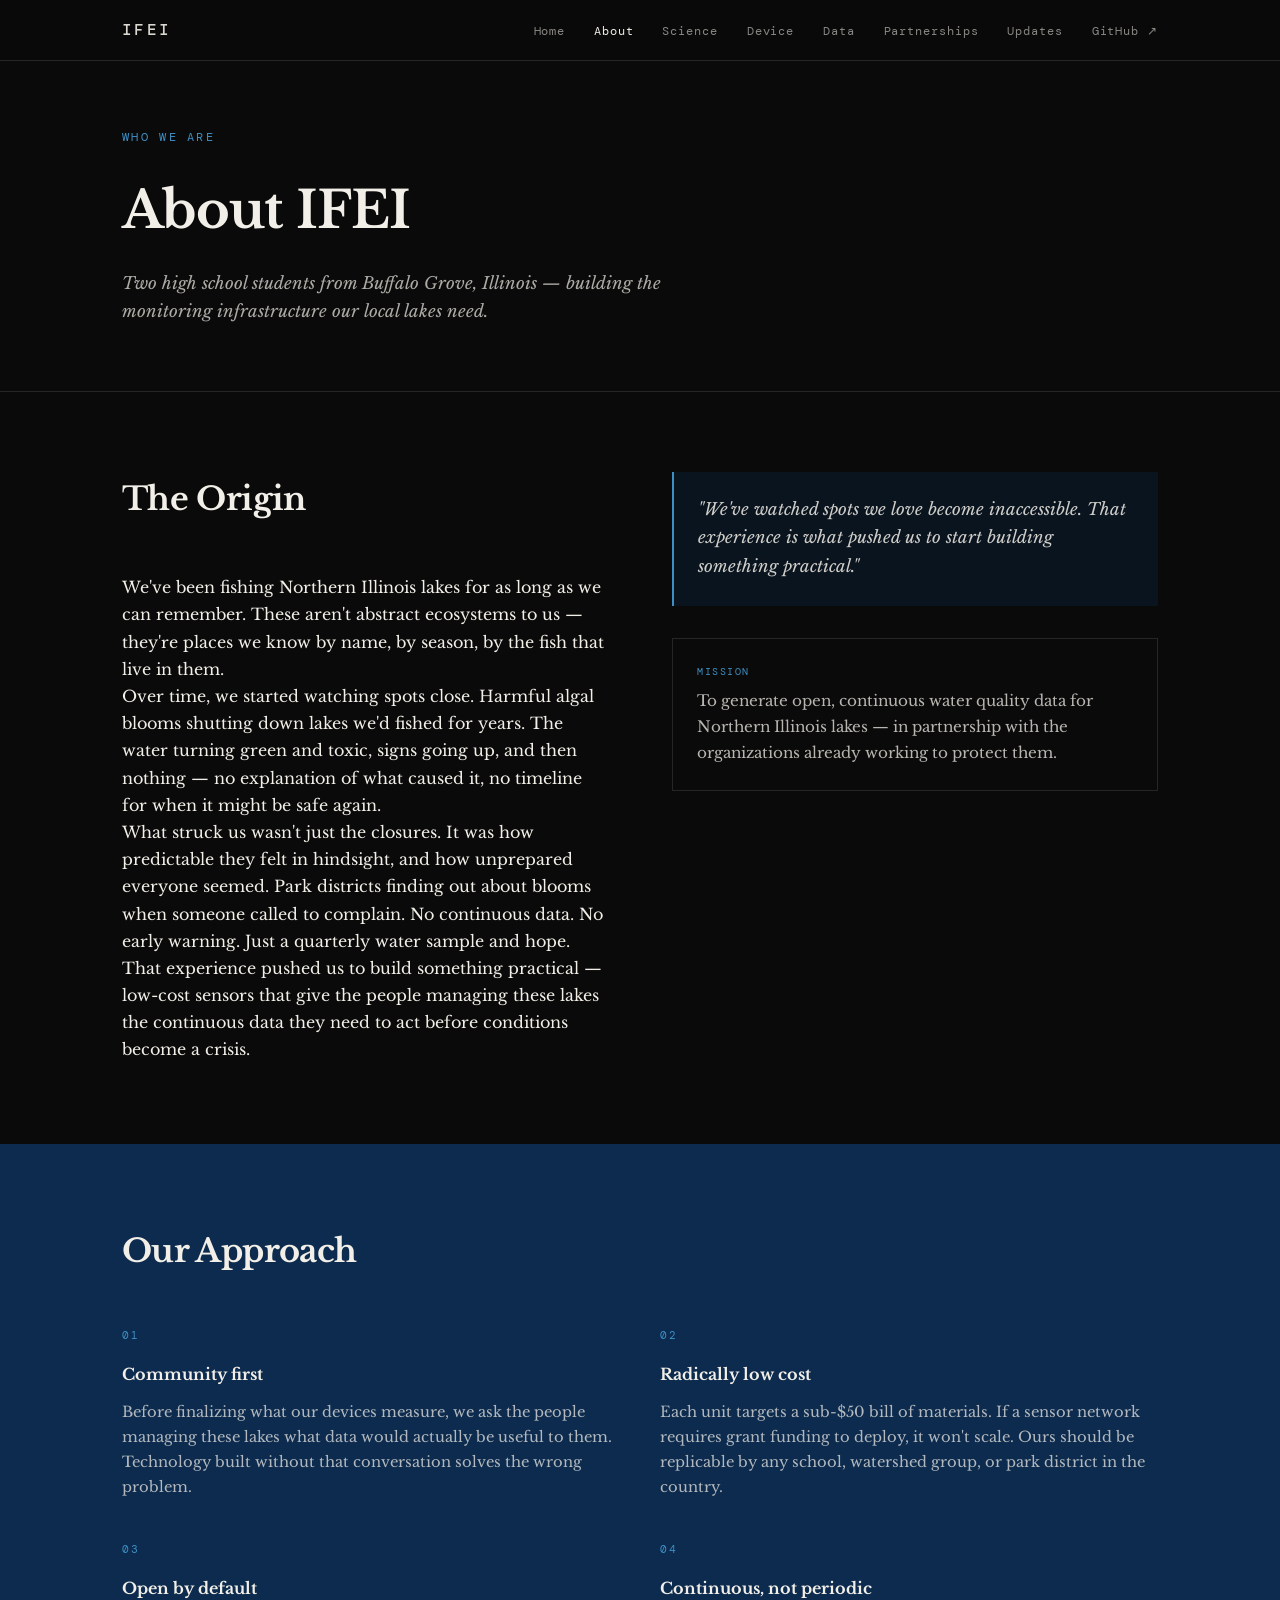
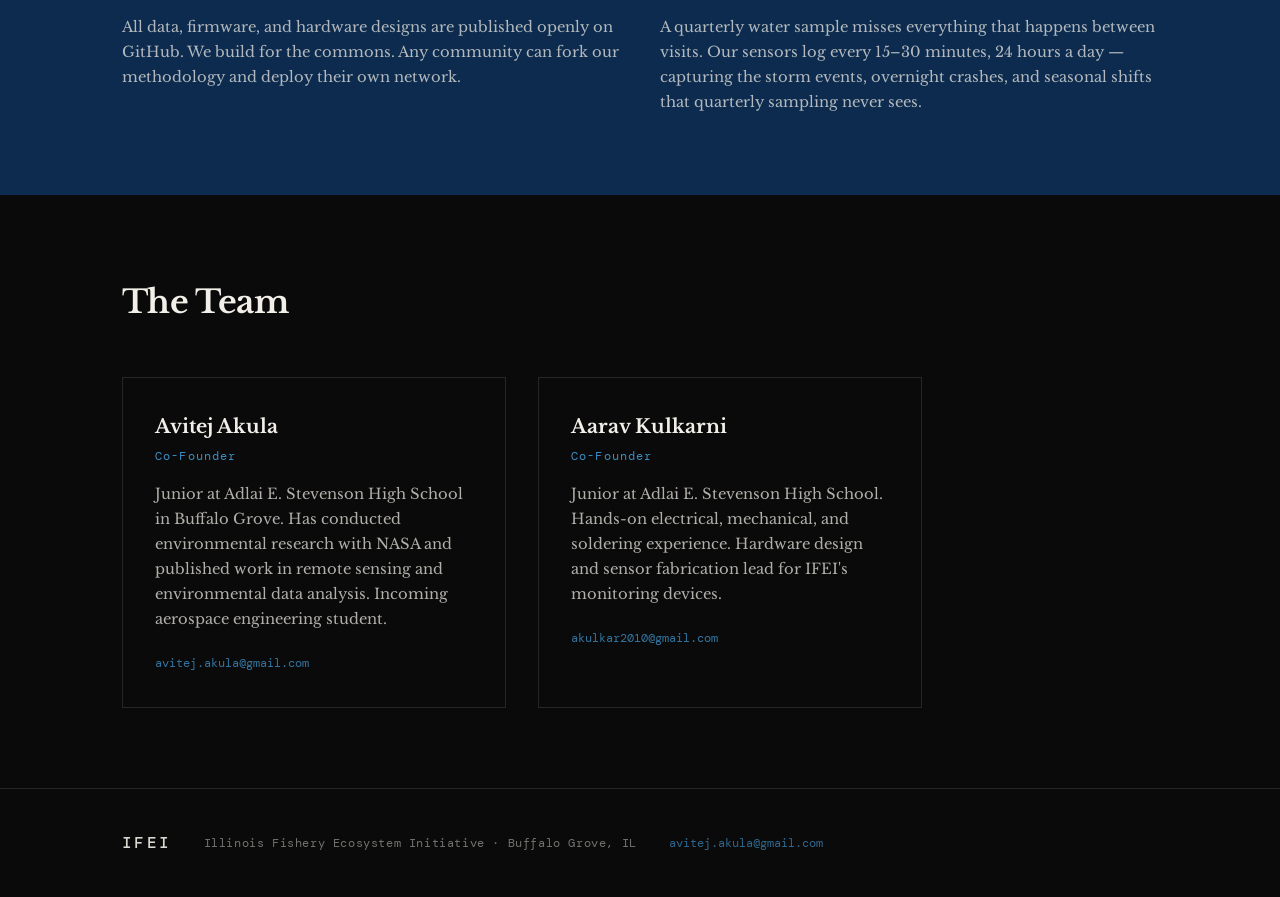
==== about.html @ 7e75d5f9 "Initial Big Changes First initial changes after repo creation -links go to right place -several diff" ====
<!DOCTYPE html>
<html lang="en">
<head>
  <meta charset="UTF-8">
  <meta name="viewport" content="width=device-width, initial-scale=1.0">
  <title>About — IFEI</title>
  <link rel="stylesheet" href="style.css">
  <link rel="preconnect" href="https://fonts.googleapis.com">
  <link href="https://fonts.googleapis.com/css2?family=Libre+Baskerville:ital,wght@0,400;0,700;1,400&family=DM+Mono:wght@300;400;500&display=swap" rel="stylesheet">
</head>
<body>
  <nav>
    <div class="nav-inner">
      <a href="index.html" class="logo">IFEI</a>
      <ul>
        <li><a href="index.html">Home</a></li>
        <li><a href="about.html" class="active">About</a></li>
        <li><a href="science.html">Science</a></li>
        <li><a href="device.html">Device</a></li>
        <li><a href="data.html">Data</a></li>
        <li><a href="partnerships.html">Partnerships</a></li>
        <li><a href="updates.html">Updates</a></li>
        <li><a href="https://github.com/Illinois-Fishery-Ecosystem-Initiative/ifei-data" target="_blank">GitHub ↗</a></li>
      </ul>
    </div>
  </nav>

  <div class="page-header">
    <div class="container">
      <span class="eyebrow">Who We Are</span>
      <h1>About IFEI</h1>
      <p>Two high school students from Buffalo Grove, Illinois — building the monitoring infrastructure our local lakes need.</p>
    </div>
  </div>

  <section class="about-story">
    <div class="container">
      <div class="two-col">
        <div>
          <h2>The Origin</h2>
          <p>We've been fishing Northern Illinois lakes for as long as we can remember. These aren't abstract ecosystems to us — they're places we know by name, by season, by the fish that live in them.</p>
          <p>Over time, we started watching spots close. Harmful algal blooms shutting down lakes we'd fished for years. The water turning green and toxic, signs going up, and then nothing — no explanation of what caused it, no timeline for when it might be safe again.</p>
          <p>What struck us wasn't just the closures. It was how predictable they felt in hindsight, and how unprepared everyone seemed. Park districts finding out about blooms when someone called to complain. No continuous data. No early warning. Just a quarterly water sample and hope.</p>
          <p>That experience pushed us to build something practical — low-cost sensors that give the people managing these lakes the continuous data they need to act before conditions become a crisis.</p>
        </div>
        <div class="about-aside">
          <div class="quote-block">
            <p>"We've watched spots we love become inaccessible. That experience is what pushed us to start building something practical."</p>
          </div>
          <div class="mission-statement">
            <span class="mono-label">Mission</span>
            <p>To generate open, continuous water quality data for Northern Illinois lakes — in partnership with the organizations already working to protect them.</p>
          </div>
        </div>
      </div>
    </div>
  </section>

  <section class="about-approach" style="background: var(--blue);">
    <div class="container">
      <h2>Our Approach</h2>
      <div class="approach-grid">
        <div class="approach-item">
          <span class="num">01</span>
          <h4>Community first</h4>
          <p>Before finalizing what our devices measure, we ask the people managing these lakes what data would actually be useful to them. Technology built without that conversation solves the wrong problem.</p>
        </div>
        <div class="approach-item">
          <span class="num">02</span>
          <h4>Radically low cost</h4>
          <p>Each unit targets a sub-$50 bill of materials. If a sensor network requires grant funding to deploy, it won't scale. Ours should be replicable by any school, watershed group, or park district in the country.</p>
        </div>
        <div class="approach-item">
          <span class="num">03</span>
          <h4>Open by default</h4>
          <p>All data, firmware, and hardware designs are published openly on GitHub. We build for the commons. Any community can fork our methodology and deploy their own network.</p>
        </div>
        <div class="approach-item">
          <span class="num">04</span>
          <h4>Continuous, not periodic</h4>
          <p>A quarterly water sample misses everything that happens between visits. Our sensors log every 15–30 minutes, 24 hours a day — capturing the storm events, overnight crashes, and seasonal shifts that quarterly sampling never sees.</p>
        </div>
      </div>
    </div>
  </section>

  <section class="team-full">
    <div class="container">
      <h2>The Team</h2>
      <div class="team-grid-full">
        <div class="team-card-full">
          <div class="team-card-header">
            <h3>Avitej Akula</h3>
            <span class="role">Co-Founder</span>
          </div>
          <p>Junior at Adlai E. Stevenson High School in Buffalo Grove. Has conducted environmental research with NASA and published work in remote sensing and environmental data analysis. Incoming aerospace engineering student.</p>
          <div class="team-links">
            <a href="mailto:avitej.akula@gmail.com">avitej.akula@gmail.com</a>
          </div>
        </div>
        <div class="team-card-full">
          <div class="team-card-header">
            <h3>Aarav Kulkarni</h3>
            <span class="role">Co-Founder</span>
          </div>
          <p>Junior at Adlai E. Stevenson High School. Hands-on electrical, mechanical, and soldering experience. Hardware design and sensor fabrication lead for IFEI's monitoring devices.</p>
          <div class="team-links">
            <a href="mailto:akulkar2010@gmail.com">akulkar2010@gmail.com</a>
          </div>
        </div>
      </div>
    </div>
  </section>

  <footer>
    <div class="container">
      <div class="footer-inner">
        <span class="logo">IFEI</span>
        <p>Illinois Fishery Ecosystem Initiative · Buffalo Grove, IL</p>
        <a href="mailto:avitej.akula@gmail.com">avitej.akula@gmail.com</a>
      </div>
    </div>
  </footer>
  <script src="main.js"></script>
</body>
</html>
---- style.css ----
*, *::before, *::after { box-sizing: border-box; margin: 0; padding: 0; }

:root {
  --black: #0a0a0a;
  --off-white: #f2efe8;
  --blue: #0d2b4e;
  --blue-mid: #1a4a7a;
  --blue-light: #2d6aad;
  --accent: #3d8fc4;
  --muted: #6b7280;
  --border: rgba(242,239,232,0.12);
  --serif: 'Libre Baskerville', Georgia, serif;
  --mono: 'DM Mono', monospace;
}

html { scroll-behavior: smooth; }

body {
  background: var(--black);
  color: var(--off-white);
  font-family: var(--serif);
  font-size: 16px;
  line-height: 1.7;
  overflow-x: hidden;
}

/* NAV */
nav {
  position: fixed;
  top: 0; left: 0; right: 0;
  z-index: 100;
  border-bottom: 1px solid var(--border);
  background: rgba(10,10,10,0.92);
  backdrop-filter: blur(12px);
}

.nav-inner {
  max-width: 1100px;
  margin: 0 auto;
  padding: 0 2rem;
  height: 60px;
  display: flex;
  align-items: center;
  justify-content: space-between;
}

.logo {
  font-family: var(--mono);
  font-weight: 500;
  font-size: 1rem;
  letter-spacing: 0.15em;
  color: var(--off-white);
  text-decoration: none;
  opacity: 0.9;
}

nav ul {
  list-style: none;
  display: flex;
  gap: 2.5rem;
}

nav ul a {
  font-family: var(--mono);
  font-size: 0.78rem;
  letter-spacing: 0.08em;
  color: var(--off-white);
  text-decoration: none;
  opacity: 0.55;
  transition: opacity 0.2s;
}

nav ul a:hover, nav ul a.active { opacity: 1; }

/* HERO */
.hero {
  min-height: 100vh;
  padding-top: 60px;
  display: grid;
  grid-template-columns: 1fr 1fr;
  max-width: 1100px;
  margin: 0 auto;
  padding-left: 2rem;
  padding-right: 2rem;
  align-items: center;
  gap: 4rem;
}

.eyebrow {
  font-family: var(--mono);
  font-size: 0.72rem;
  letter-spacing: 0.2em;
  color: var(--accent);
  text-transform: uppercase;
  display: block;
  margin-bottom: 1.2rem;
}

.hero h1 {
  font-size: clamp(2.8rem, 5vw, 4.2rem);
  font-weight: 700;
  line-height: 1.08;
  letter-spacing: -0.02em;
  margin-bottom: 1.5rem;
}

.hero-sub {
  font-size: 1.05rem;
  line-height: 1.75;
  opacity: 0.7;
  max-width: 420px;
  margin-bottom: 2.5rem;
  font-style: italic;
}

.btn {
  display: inline-block;
  font-family: var(--mono);
  font-size: 0.82rem;
  letter-spacing: 0.06em;
  color: var(--off-white);
  background: var(--blue-mid);
  padding: 0.75rem 1.6rem;
  text-decoration: none;
  border: 1px solid var(--blue-light);
  transition: background 0.2s, border-color 0.2s;
}

.btn:hover {
  background: var(--blue-light);
  border-color: var(--accent);
}

/* SENSOR DIAGRAM */
.hero-visual {
  display: flex;
  align-items: center;
  justify-content: center;
}

.sensor-diagram {
  position: relative;
  width: 200px;
}

.spike-label, .probe-label {
  font-family: var(--mono);
  font-size: 0.65rem;
  letter-spacing: 0.08em;
  color: var(--accent);
  opacity: 0.8;
}

.spike-label { margin-bottom: 0.5rem; }

.spike-unit {
  display: flex;
  flex-direction: column;
  align-items: center;
  width: 80px;
  margin: 0 auto;
}

.solar {
  width: 72px;
  height: 22px;
  background: repeating-linear-gradient(90deg, #1a3a6a 0px, #1a3a6a 8px, #0d2b4e 8px, #0d2b4e 9px);
  border: 1px solid var(--blue-light);
  border-radius: 2px;
}

.enclosure {
  width: 64px;
  background: var(--blue);
  border: 1px solid var(--blue-light);
  border-radius: 4px;
  margin-top: 4px;
  padding: 8px 6px;
  display: flex;
  flex-direction: column;
  gap: 4px;
}

.enclosure span {
  font-family: var(--mono);
  font-size: 0.58rem;
  color: var(--accent);
  background: rgba(61,143,196,0.15);
  border: 1px solid rgba(61,143,196,0.3);
  border-radius: 2px;
  padding: 2px 4px;
  text-align: center;
}

.wire {
  width: 2px;
  height: 20px;
  background: var(--border);
  border-left: 1px dashed rgba(242,239,232,0.2);
}

.water-surface {
  height: 2px;
  background: linear-gradient(90deg, transparent, var(--accent), transparent);
  margin: 0 -20px;
  opacity: 0.5;
  position: relative;
}

.water-surface::after {
  content: 'water surface';
  font-family: var(--mono);
  font-size: 0.55rem;
  color: var(--accent);
  opacity: 0.6;
  position: absolute;
  right: -80px;
  top: -6px;
  white-space: nowrap;
}

.probe-wrap {
  display: flex;
  flex-direction: column;
  align-items: center;
  padding-top: 8px;
}

.tether {
  width: 1px;
  height: 40px;
  background: rgba(242,239,232,0.2);
  border-left: 1px dashed rgba(242,239,232,0.2);
}

.sphere {
  width: 50px;
  height: 50px;
  border-radius: 50%;
  border: 1px solid var(--blue-light);
  background: rgba(13,43,78,0.6);
  display: flex;
  flex-direction: column;
  align-items: center;
  justify-content: center;
  gap: 6px;
}

.electrode {
  width: 28px;
  height: 2px;
  background: var(--accent);
  opacity: 0.7;
  border-radius: 1px;
}

.probe-label { margin-top: 0.6rem; font-size: 0.6rem; text-align: center; }

/* SECTIONS */
.container {
  max-width: 1100px;
  margin: 0 auto;
  padding: 0 2rem;
}

section { padding: 6rem 0; }

section h2 {
  font-size: 2rem;
  font-weight: 700;
  letter-spacing: -0.02em;
  margin-bottom: 3rem;
}

/* MISSION */
.mission { background: var(--blue); }

.mission-grid {
  display: grid;
  grid-template-columns: repeat(3, 1fr);
  gap: 3rem;
}

.mission-block { position: relative; }

.num {
  font-family: var(--mono);
  font-size: 0.7rem;
  letter-spacing: 0.15em;
  color: var(--accent);
  display: block;
  margin-bottom: 1rem;
}

.mission-block h3 {
  font-size: 1.15rem;
  margin-bottom: 0.75rem;
}

.mission-block p { opacity: 0.75; font-size: 0.95rem; }

/* METRICS */
.metrics-grid {
  display: grid;
  grid-template-columns: repeat(3, 1fr);
  gap: 2rem;
}

.metric-card {
  border: 1px solid var(--border);
  padding: 2rem;
  transition: border-color 0.2s;
}

.metric-card:hover { border-color: var(--blue-light); }

.metric-icon {
  font-size: 1.4rem;
  margin-bottom: 1rem;
  color: var(--accent);
}

.metric-card h4 {
  font-size: 1rem;
  margin-bottom: 0.75rem;
}

.metric-card p { font-size: 0.9rem; opacity: 0.7; }

/* TEAM */
.team { background: var(--blue); }

.team-grid {
  display: grid;
  grid-template-columns: repeat(2, 1fr);
  gap: 2rem;
  max-width: 700px;
}

.team-card {
  border: 1px solid var(--border);
  padding: 2rem;
}

.team-card h4 { font-size: 1.1rem; margin-bottom: 0.25rem; }

.role {
  font-family: var(--mono);
  font-size: 0.72rem;
  letter-spacing: 0.1em;
  color: var(--accent);
  display: block;
  margin-bottom: 0.75rem;
}

.team-card p { font-size: 0.9rem; opacity: 0.7; }

/* PAGE HEADER */
.page-header {
  padding: 8rem 0 4rem;
  border-bottom: 1px solid var(--border);
}

.page-header h1 {
  font-size: clamp(2.4rem, 4vw, 3.5rem);
  font-weight: 700;
  letter-spacing: -0.02em;
  margin-bottom: 1rem;
}

.page-header p {
  font-size: 1.05rem;
  opacity: 0.7;
  max-width: 560px;
  font-style: italic;
}

/* PARTNERS */
.partners { padding: 4rem 0 6rem; }

.partner-group { margin-bottom: 4rem; }

.group-label {
  font-family: var(--mono);
  font-size: 0.72rem;
  letter-spacing: 0.2em;
  color: var(--accent);
  text-transform: uppercase;
  border-bottom: 1px solid var(--border);
  padding-bottom: 1rem;
  margin-bottom: 2rem;
}

.partner-card {
  border: 1px solid var(--border);
  padding: 2rem;
  margin-bottom: 1.5rem;
  transition: border-color 0.2s;
}

.partner-card:hover { border-color: var(--blue-light); }

.partner-card.active { border-left: 3px solid var(--accent); }
.partner-card.pending { border-left: 3px solid var(--blue-mid); }

.partner-header {
  display: flex;
  align-items: flex-start;
  justify-content: space-between;
  margin-bottom: 1rem;
  gap: 1rem;
}

.partner-header h4 {
  font-size: 1.05rem;
  margin-bottom: 0.4rem;
}

.tag {
  font-family: var(--mono);
  font-size: 0.65rem;
  letter-spacing: 0.1em;
  color: var(--accent);
  opacity: 0.8;
  display: block;
}

.status-dot {
  width: 8px;
  height: 8px;
  border-radius: 50%;
  flex-shrink: 0;
  margin-top: 6px;
}

.active-dot { background: var(--accent); }
.pending-dot { background: var(--blue-mid); border: 1px solid var(--blue-light); }

.partner-card p { font-size: 0.92rem; opacity: 0.72; margin-bottom: 0.5rem; }

.contact {
  font-family: var(--mono);
  font-size: 0.72rem !important;
  letter-spacing: 0.04em;
  opacity: 0.55 !important;
}

.contact a {
  color: var(--accent);
  text-decoration: none;
}

.contact a:hover { text-decoration: underline; }

/* CTA */
.partner-cta {
  background: var(--blue);
  text-align: center;
  padding: 5rem 0;
}

.partner-cta h2 { margin-bottom: 1rem; }
.partner-cta p {
  opacity: 0.7;
  max-width: 520px;
  margin: 0 auto 2rem;
  font-style: italic;
}

/* FOOTER */
footer {
  border-top: 1px solid var(--border);
  padding: 2.5rem 0;
}

.footer-inner {
  display: flex;
  align-items: center;
  gap: 2rem;
  flex-wrap: wrap;
}

.footer-inner p {
  font-family: var(--mono);
  font-size: 0.75rem;
  opacity: 0.45;
  letter-spacing: 0.05em;
}

.footer-inner a {
  font-family: var(--mono);
  font-size: 0.75rem;
  color: var(--accent);
  text-decoration: none;
  opacity: 0.7;
}

.footer-inner a:hover { opacity: 1; }

/* ANIMATIONS */
.fade-in {
  opacity: 0;
  transform: translateY(18px);
  transition: opacity 0.6s ease, transform 0.6s ease;
}

.fade-in.visible {
  opacity: 1;
  transform: translateY(0);
}

/* RESPONSIVE */
@media (max-width: 768px) {
  .hero {
    grid-template-columns: 1fr;
    padding-top: 100px;
    min-height: auto;
    padding-bottom: 4rem;
    gap: 3rem;
  }

  .hero-visual { display: none; }
  .mission-grid, .metrics-grid { grid-template-columns: 1fr; gap: 2rem; }
  .team-grid { grid-template-columns: 1fr; }
  .partner-header { flex-direction: column; }
}

/* NAV FULL UPDATE */
nav ul { gap: 1.8rem; }
nav ul a { font-size: 0.72rem; }

/* ABOUT PAGE */
.two-col {
  display: grid;
  grid-template-columns: 1fr 1fr;
  gap: 4rem;
  align-items: start;
}

.about-story { padding: 5rem 0; }

.quote-block {
  border-left: 2px solid var(--accent);
  padding: 1.5rem;
  margin-bottom: 2rem;
  background: rgba(13,43,78,0.3);
}

.quote-block p {
  font-style: italic;
  font-size: 1.05rem;
  opacity: 0.85;
  line-height: 1.7;
}

.mission-statement {
  border: 1px solid var(--border);
  padding: 1.5rem;
}

.mission-statement p { font-size: 0.95rem; opacity: 0.75; margin-top: 0.5rem; }

.about-approach { padding: 5rem 0; }

.approach-grid {
  display: grid;
  grid-template-columns: 1fr 1fr;
  gap: 2.5rem;
}

.approach-item { }
.approach-item h4 { font-size: 1rem; margin: 0.5rem 0 0.75rem; }
.approach-item p { font-size: 0.92rem; opacity: 0.72; }

.team-full { padding: 5rem 0; }

.team-grid-full {
  display: grid;
  grid-template-columns: 1fr 1fr;
  gap: 2rem;
  max-width: 800px;
}

.team-card-full {
  border: 1px solid var(--border);
  padding: 2rem;
}

.team-card-header { margin-bottom: 1rem; }
.team-card-header h3 { font-size: 1.2rem; margin-bottom: 0.25rem; }
.team-card-full p { font-size: 0.92rem; opacity: 0.72; }

.team-links { margin-top: 1rem; }
.team-links a {
  font-family: var(--mono);
  font-size: 0.72rem;
  color: var(--accent);
  text-decoration: none;
  opacity: 0.8;
}

/* SCIENCE PAGE */
.science-note { padding: 3rem 0 0; }

.notice-block {
  border: 1px solid var(--border);
  border-left: 3px solid var(--accent);
  padding: 1.5rem;
  background: rgba(13,43,78,0.2);
}

.notice-block.large { padding: 2.5rem; }
.notice-block p { font-size: 0.95rem; opacity: 0.75; margin-top: 0.5rem; }

.mono-label {
  font-family: var(--mono);
  font-size: 0.65rem;
  letter-spacing: 0.15em;
  color: var(--accent);
  text-transform: uppercase;
  display: block;
  margin-bottom: 0.5rem;
}

.science-metrics { padding: 4rem 0; }

.science-block {
  border-bottom: 1px solid var(--border);
  padding: 3.5rem 0;
}

.science-block:last-child { border-bottom: none; }

.science-header {
  display: flex;
  align-items: center;
  gap: 1.5rem;
  margin-bottom: 2rem;
  flex-wrap: wrap;
}

.science-header h2 { font-size: 1.8rem; margin: 0; }

.pending-tag {
  font-family: var(--mono);
  font-size: 0.65rem;
  letter-spacing: 0.1em;
  color: var(--off-white);
  opacity: 0.4;
  border: 1px solid var(--border);
  padding: 0.25rem 0.6rem;
}

.science-body {
  display: grid;
  grid-template-columns: 1fr 280px;
  gap: 3rem;
  align-items: start;
}

.science-text h4 {
  font-size: 0.95rem;
  margin: 1.5rem 0 0.75rem;
  font-family: var(--mono);
  letter-spacing: 0.05em;
  color: var(--accent);
}

.science-text p { font-size: 0.95rem; opacity: 0.75; margin-bottom: 0.75rem; }

.science-text ul {
  padding-left: 1.2rem;
  font-size: 0.92rem;
  opacity: 0.72;
}

.science-text ul li { margin-bottom: 0.5rem; }

.threshold-card {
  border: 1px solid var(--blue-light);
  padding: 1.5rem;
  background: rgba(13,43,78,0.4);
}

.threshold-num {
  font-family: var(--mono);
  font-size: 2rem;
  color: var(--accent);
  margin: 0.75rem 0;
  line-height: 1.2;
}

.threshold-card p { font-size: 0.85rem; opacity: 0.7; }

.skeleton-block { opacity: 0.6; }
.skeleton-text { opacity: 0.5; font-style: italic; }

.continuous-grid {
  display: grid;
  grid-template-columns: 1fr auto 1fr;
  gap: 2rem;
  align-items: center;
}

.continuous-arrow {
  font-size: 2rem;
  color: var(--accent);
  opacity: 0.5;
  text-align: center;
}

.continuous-item p { font-size: 0.92rem; opacity: 0.72; margin-top: 0.5rem; }

/* DEVICE PAGE */
.device-overview { padding: 5rem 0; }

.design-principles { margin-top: 2rem; }

.principle {
  border-top: 1px solid var(--border);
  padding: 1.25rem 0;
}

.principle p { font-size: 0.9rem; opacity: 0.7; margin-top: 0.4rem; }

.device-bom {
  border: 1px solid var(--border);
  padding: 2rem;
  align-self: start;
}

.bom-table {
  width: 100%;
  border-collapse: collapse;
  margin-top: 1rem;
  font-size: 0.88rem;
}

.bom-table tr { border-bottom: 1px solid var(--border); }
.bom-table td { padding: 0.6rem 0; opacity: 0.75; }
.bom-table .price {
  text-align: right;
  font-family: var(--mono);
  font-size: 0.82rem;
  color: var(--accent);
  opacity: 1;
}

.bom-total { border-top: 2px solid var(--blue-light) !important; }
.bom-total td { opacity: 1; font-weight: 700; padding-top: 0.75rem; }

.bom-note {
  font-family: var(--mono);
  font-size: 0.65rem;
  opacity: 0.4;
  margin-top: 1rem;
  letter-spacing: 0.04em;
}

.arch-grid {
  display: grid;
  grid-template-columns: 1fr auto 1fr auto 1fr auto 1fr;
  gap: 1rem;
  align-items: start;
  margin-top: 2rem;
}

.arch-block {
  border: 1px solid var(--border);
  padding: 1.5rem;
}

.arch-num {
  font-family: var(--mono);
  font-size: 0.65rem;
  letter-spacing: 0.15em;
  color: var(--accent);
  display: block;
  margin-bottom: 0.75rem;
}

.arch-block h4 { font-size: 0.95rem; margin-bottom: 0.5rem; }
.arch-block p { font-size: 0.82rem; opacity: 0.68; }

.arch-arrow {
  font-size: 1.2rem;
  color: var(--accent);
  opacity: 0.4;
  align-self: center;
  padding-top: 1rem;
}

.device-probe { padding: 5rem 0; }
.device-probe p { font-size: 0.95rem; opacity: 0.75; margin-bottom: 1rem; }
.device-probe h4 {
  font-family: var(--mono);
  font-size: 0.8rem;
  letter-spacing: 0.08em;
  color: var(--accent);
  margin: 1.5rem 0 0.5rem;
}

.probe-specs { display: flex; flex-direction: column; gap: 0; }

.spec-block {
  border-top: 1px solid var(--border);
  padding: 1rem 0;
}

.spec-block p { font-size: 0.88rem; opacity: 0.7; margin-top: 0.25rem; }

.device-firmware { padding: 5rem 0; }

/* DATA PAGE */
.data-status { padding: 4rem 0; }

.lakes-grid {
  display: grid;
  grid-template-columns: repeat(3, 1fr);
  gap: 1.5rem;
}

.lake-card {
  border: 1px solid var(--border);
  padding: 1.5rem;
}

.skeleton-card { opacity: 0.45; }

.lake-card h4 { font-size: 1rem; margin: 0.5rem 0 0.25rem; }
.lake-card > p { font-size: 0.82rem; opacity: 0.6; margin-bottom: 1.5rem; }

.lake-stats {
  display: grid;
  grid-template-columns: repeat(3, 1fr);
  gap: 0.5rem;
  border-top: 1px solid var(--border);
  padding-top: 1rem;
}

.lake-stat span {
  font-family: var(--mono);
  font-size: 1.2rem;
  color: var(--accent);
  display: block;
}

.lake-stat label {
  font-family: var(--mono);
  font-size: 0.6rem;
  letter-spacing: 0.08em;
  opacity: 0.5;
  display: block;
  margin-top: 0.2rem;
}

.data-access { padding: 5rem 0; }

.access-grid {
  display: grid;
  grid-template-columns: repeat(3, 1fr);
  gap: 2rem;
}

.access-card {
  border: 1px solid var(--border);
  padding: 2rem;
}

.access-card h4 { font-size: 1rem; margin: 0.5rem 0 0.75rem; }
.access-card p { font-size: 0.88rem; opacity: 0.7; margin-bottom: 1rem; }

.link-arrow {
  font-family: var(--mono);
  font-size: 0.75rem;
  color: var(--accent);
  text-decoration: none;
  letter-spacing: 0.05em;
}

.link-arrow.muted { opacity: 0.4; color: var(--off-white); }

/* UPDATES PAGE */
.updates-section { padding: 4rem 0 6rem; }

.timeline { position: relative; }
.timeline::before {
  content: '';
  position: absolute;
  left: 0;
  top: 0;
  bottom: 0;
  width: 1px;
  background: var(--border);
}

.update-entry {
  padding-left: 2.5rem;
  padding-bottom: 3.5rem;
  position: relative;
}

.update-entry::before {
  content: '';
  position: absolute;
  left: -4px;
  top: 6px;
  width: 9px;
  height: 9px;
  border-radius: 50%;
  background: var(--accent);
  border: 2px solid var(--black);
}

.skeleton-entry::before { background: var(--blue-mid); }

.update-meta {
  display: flex;
  align-items: center;
  gap: 1rem;
  margin-bottom: 0.75rem;
}

.update-date {
  font-family: var(--mono);
  font-size: 0.72rem;
  letter-spacing: 0.08em;
  opacity: 0.6;
}

.update-tag {
  font-family: var(--mono);
  font-size: 0.62rem;
  letter-spacing: 0.1em;
  color: var(--accent);
  border: 1px solid rgba(61,143,196,0.3);
  padding: 0.15rem 0.5rem;
  text-transform: uppercase;
}

.update-body h3 { font-size: 1.1rem; margin-bottom: 0.75rem; }
.update-body p { font-size: 0.92rem; opacity: 0.72; margin-bottom: 0.5rem; }

.skeleton-entry { opacity: 0.5; }

/* RESPONSIVE ADDITIONS */
@media (max-width: 900px) {
  .two-col { grid-template-columns: 1fr; gap: 2rem; }
  .science-body { grid-template-columns: 1fr; }
  .approach-grid { grid-template-columns: 1fr; }
  .team-grid-full { grid-template-columns: 1fr; }
  .arch-grid { grid-template-columns: 1fr; }
  .arch-arrow { transform: rotate(90deg); }
  .continuous-grid { grid-template-columns: 1fr; }
  .continuous-arrow { transform: rotate(90deg); }
  .lakes-grid, .access-grid { grid-template-columns: 1fr; }
}
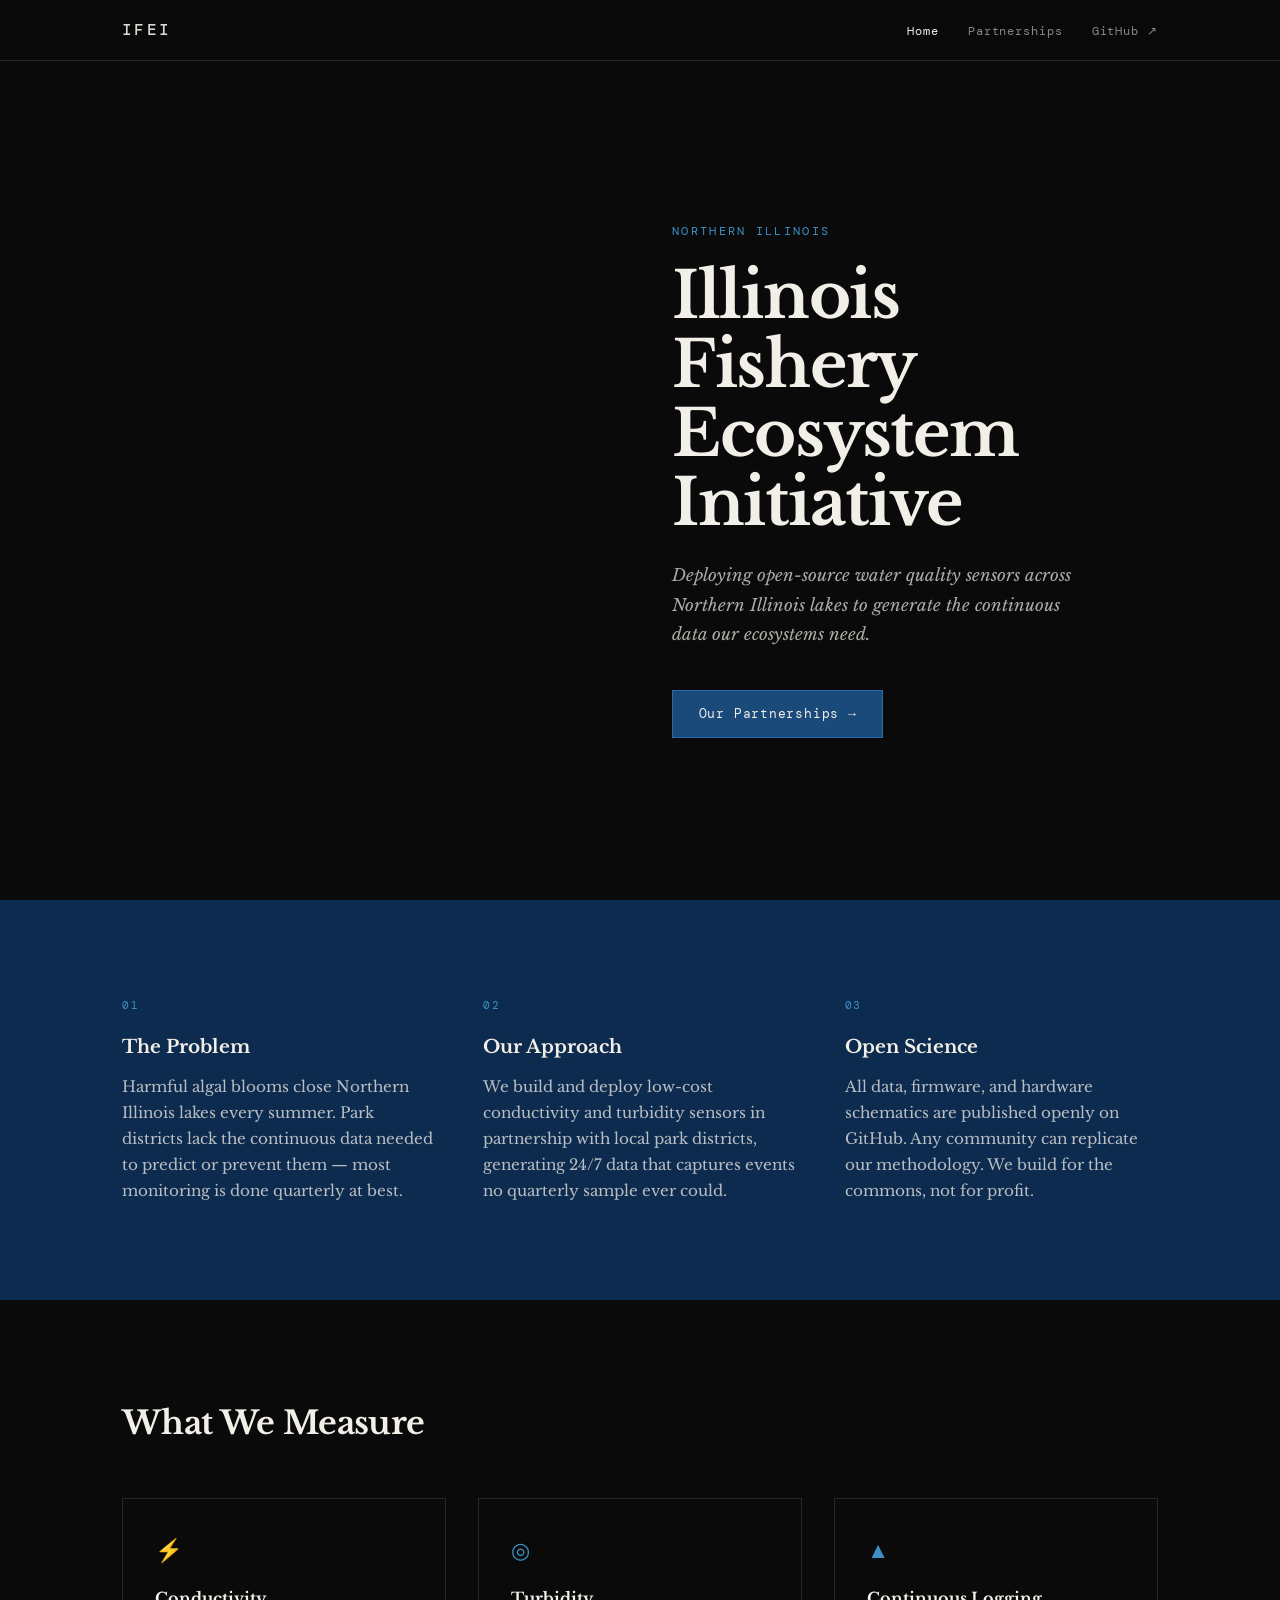
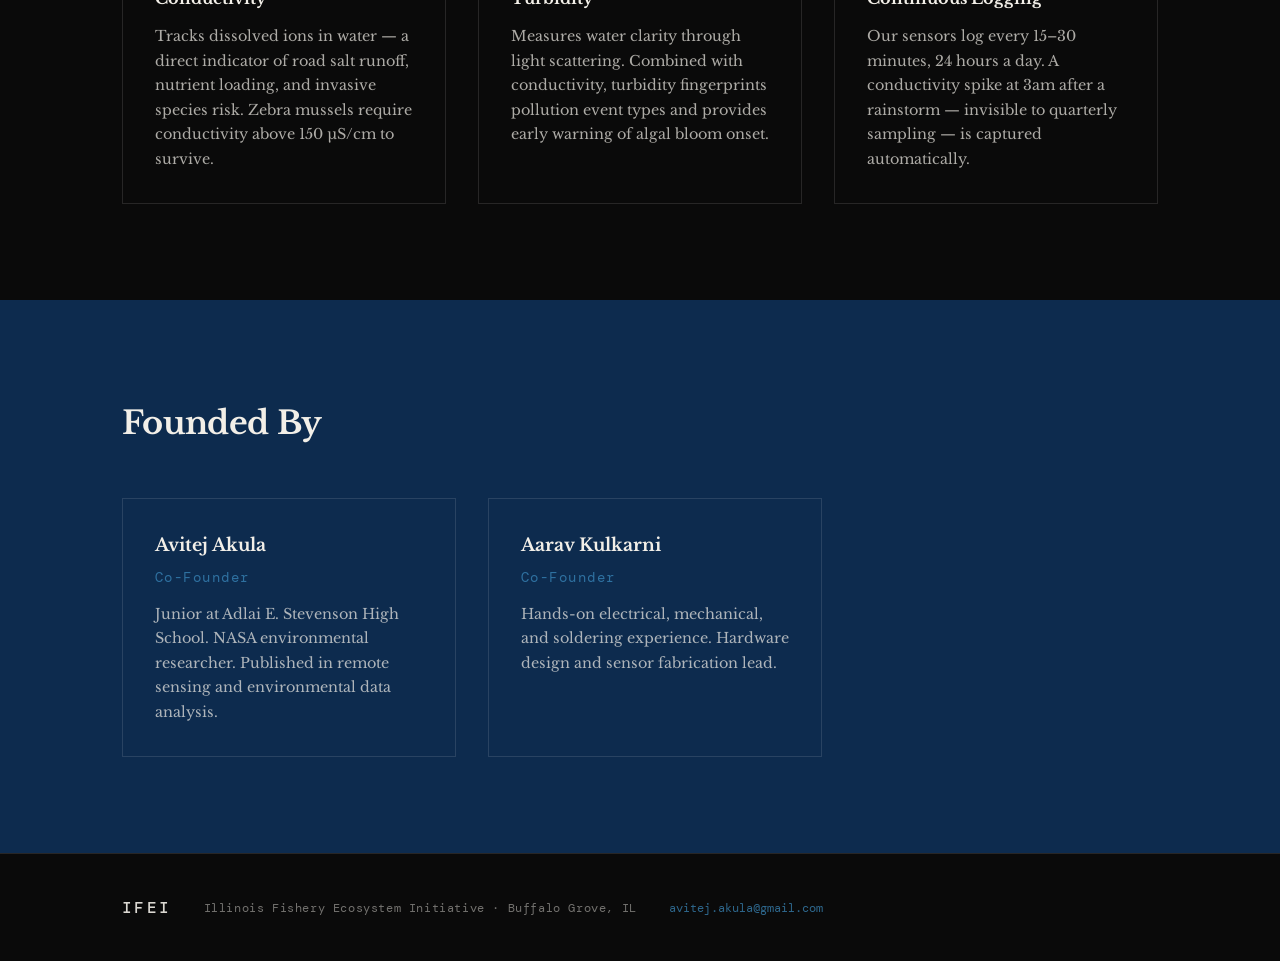
==== commit 140887b5: "Update about.html add pictures" ====
--- a/about.html
+++ b/about.html
@@ -3,7 +3,7 @@
 <head>
   <meta charset="UTF-8">
   <meta name="viewport" content="width=device-width, initial-scale=1.0">
-  <title>About — IFEI</title>
+  <title>Illinois Fishery Ecosystem Initiative</title>
   <link rel="stylesheet" href="style.css">
   <link rel="preconnect" href="https://fonts.googleapis.com">
   <link href="https://fonts.googleapis.com/css2?family=Libre+Baskerville:ital,wght@0,400;0,700;1,400&family=DM+Mono:wght@300;400;500&display=swap" rel="stylesheet">
@@ -13,100 +13,81 @@
     <div class="nav-inner">
       <a href="index.html" class="logo">IFEI</a>
       <ul>
-        <li><a href="index.html">Home</a></li>
-        <li><a href="about.html" class="active">About</a></li>
-        <li><a href="science.html">Science</a></li>
-        <li><a href="device.html">Device</a></li>
-        <li><a href="data.html">Data</a></li>
+        <li><a href="index.html" class="active">Home</a></li>
         <li><a href="partnerships.html">Partnerships</a></li>
-        <li><a href="updates.html">Updates</a></li>
-        <li><a href="https://github.com/Illinois-Fishery-Ecosystem-Initiative/ifei-data" target="_blank">GitHub ↗</a></li>
+        <li><a href="https://github.com/IllinoisFisheryEcosystemInitiative" target="_blank">GitHub ↗</a></li>
       </ul>
     </div>
   </nav>
 
-  <div class="page-header">
+  <header class="hero hero-lake" style="background-image: url('https://www.alltrails.com/trail/us/illinois/big-bear-and-little-bear-lake-loop');">
+    <div class="hero-overlay"></div>
+    <div class="hero-text">
+      <span class="eyebrow">Northern Illinois</span>
+      <h1>Illinois Fishery<br>Ecosystem<br>Initiative</h1>
+      <p class="hero-sub">Deploying open-source water quality sensors across Northern Illinois lakes to generate the continuous data our ecosystems need.</p>
+      <a href="partnerships.html" class="btn">Our Partnerships →</a>
+    </div>
+  </header>
+
+  <section class="mission">
     <div class="container">
-      <span class="eyebrow">Who We Are</span>
-      <h1>About IFEI</h1>
-      <p>Two high school students from Buffalo Grove, Illinois — building the monitoring infrastructure our local lakes need.</p>
-    </div>
-  </div>
-
-  <section class="about-story">
-    <div class="container">
-      <div class="two-col">
-        <div>
-          <h2>The Origin</h2>
-          <p>We've been fishing Northern Illinois lakes for as long as we can remember. These aren't abstract ecosystems to us — they're places we know by name, by season, by the fish that live in them.</p>
-          <p>Over time, we started watching spots close. Harmful algal blooms shutting down lakes we'd fished for years. The water turning green and toxic, signs going up, and then nothing — no explanation of what caused it, no timeline for when it might be safe again.</p>
-          <p>What struck us wasn't just the closures. It was how predictable they felt in hindsight, and how unprepared everyone seemed. Park districts finding out about blooms when someone called to complain. No continuous data. No early warning. Just a quarterly water sample and hope.</p>
-          <p>That experience pushed us to build something practical — low-cost sensors that give the people managing these lakes the continuous data they need to act before conditions become a crisis.</p>
+      <div class="mission-grid">
+        <div class="mission-block">
+          <span class="num">01</span>
+          <h3>The Problem</h3>
+          <p>Harmful algal blooms close Northern Illinois lakes every summer. Park districts lack the continuous data needed to predict or prevent them — most monitoring is done quarterly at best.</p>
         </div>
-        <div class="about-aside">
-          <div class="quote-block">
-            <p>"We've watched spots we love become inaccessible. That experience is what pushed us to start building something practical."</p>
-          </div>
-          <div class="mission-statement">
-            <span class="mono-label">Mission</span>
-            <p>To generate open, continuous water quality data for Northern Illinois lakes — in partnership with the organizations already working to protect them.</p>
-          </div>
+        <div class="mission-block">
+          <span class="num">02</span>
+          <h3>Our Approach</h3>
+          <p>We build and deploy low-cost conductivity and turbidity sensors in partnership with local park districts, generating 24/7 data that captures events no quarterly sample ever could.</p>
+        </div>
+        <div class="mission-block">
+          <span class="num">03</span>
+          <h3>Open Science</h3>
+          <p>All data, firmware, and hardware schematics are published openly on GitHub. Any community can replicate our methodology. We build for the commons, not for profit.</p>
         </div>
       </div>
     </div>
   </section>
 
-  <section class="about-approach" style="background: var(--blue);">
+  <section class="metrics">
     <div class="container">
-      <h2>Our Approach</h2>
-      <div class="approach-grid">
-        <div class="approach-item">
-          <span class="num">01</span>
-          <h4>Community first</h4>
-          <p>Before finalizing what our devices measure, we ask the people managing these lakes what data would actually be useful to them. Technology built without that conversation solves the wrong problem.</p>
+      <h2>What We Measure</h2>
+      <div class="metrics-grid">
+        <div class="metric-card">
+          <div class="metric-icon">⚡</div>
+          <h4>Conductivity</h4>
+          <p>Tracks dissolved ions in water — a direct indicator of road salt runoff, nutrient loading, and invasive species risk. Zebra mussels require conductivity above 150 µS/cm to survive.</p>
         </div>
-        <div class="approach-item">
-          <span class="num">02</span>
-          <h4>Radically low cost</h4>
-          <p>Each unit targets a sub-$50 bill of materials. If a sensor network requires grant funding to deploy, it won't scale. Ours should be replicable by any school, watershed group, or park district in the country.</p>
+        <div class="metric-card">
+          <div class="metric-icon">◎</div>
+          <h4>Turbidity</h4>
+          <p>Measures water clarity through light scattering. Combined with conductivity, turbidity fingerprints pollution event types and provides early warning of algal bloom onset.</p>
         </div>
-        <div class="approach-item">
-          <span class="num">03</span>
-          <h4>Open by default</h4>
-          <p>All data, firmware, and hardware designs are published openly on GitHub. We build for the commons. Any community can fork our methodology and deploy their own network.</p>
-        </div>
-        <div class="approach-item">
-          <span class="num">04</span>
-          <h4>Continuous, not periodic</h4>
-          <p>A quarterly water sample misses everything that happens between visits. Our sensors log every 15–30 minutes, 24 hours a day — capturing the storm events, overnight crashes, and seasonal shifts that quarterly sampling never sees.</p>
+        <div class="metric-card">
+          <div class="metric-icon">▲</div>
+          <h4>Continuous Logging</h4>
+          <p>Our sensors log every 15–30 minutes, 24 hours a day. A conductivity spike at 3am after a rainstorm — invisible to quarterly sampling — is captured automatically.</p>
         </div>
       </div>
     </div>
   </section>
 
-  <section class="team-full">
+  <section class="team">
     <div class="container">
-      <h2>The Team</h2>
-      <div class="team-grid-full">
-        <div class="team-card-full">
-          <div class="team-card-header">
-            <h3>Avitej Akula</h3>
-            <span class="role">Co-Founder</span>
-          </div>
-          <p>Junior at Adlai E. Stevenson High School in Buffalo Grove. Has conducted environmental research with NASA and published work in remote sensing and environmental data analysis. Incoming aerospace engineering student.</p>
-          <div class="team-links">
-            <a href="mailto:avitej.akula@gmail.com">avitej.akula@gmail.com</a>
-          </div>
+      <h2>Founded By</h2>
+      <div class="team-grid">
+        <div class="team-card">
+          <h4>Avitej Akula</h4>
+          <p class="role">Co-Founder</p>
+          <p>Junior at Adlai E. Stevenson High School. NASA environmental researcher. Published in remote sensing and environmental data analysis.</p>
         </div>
-        <div class="team-card-full">
-          <div class="team-card-header">
-            <h3>Aarav Kulkarni</h3>
-            <span class="role">Co-Founder</span>
-          </div>
-          <p>Junior at Adlai E. Stevenson High School. Hands-on electrical, mechanical, and soldering experience. Hardware design and sensor fabrication lead for IFEI's monitoring devices.</p>
-          <div class="team-links">
-            <a href="mailto:akulkar2010@gmail.com">akulkar2010@gmail.com</a>
-          </div>
+        <div class="team-card">
+          <h4>Aarav Kulkarni</h4>
+          <p class="role">Co-Founder</p>
+          <p>Hands-on electrical, mechanical, and soldering experience. Hardware design and sensor fabrication lead.</p>
         </div>
       </div>
     </div>
@@ -121,6 +102,7 @@
       </div>
     </div>
   </footer>
+
   <script src="main.js"></script>
 </body>
 </html>
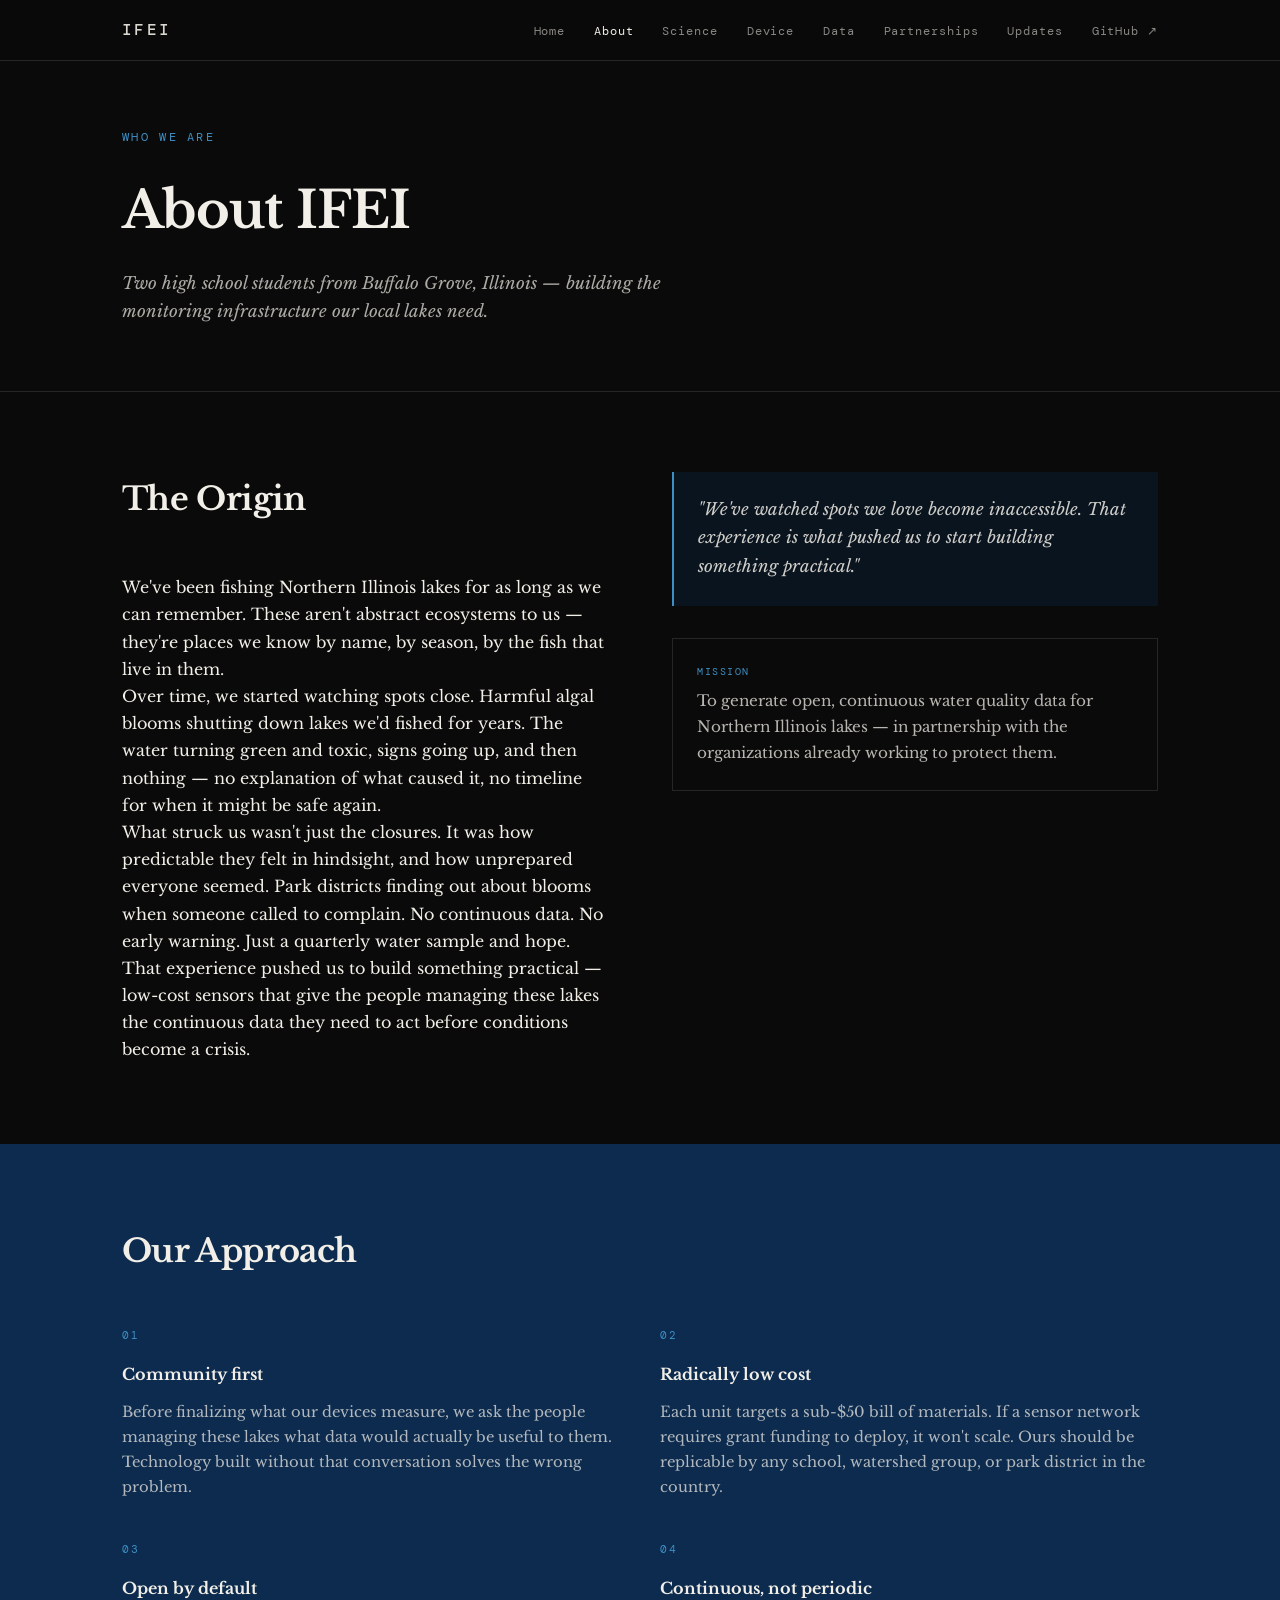
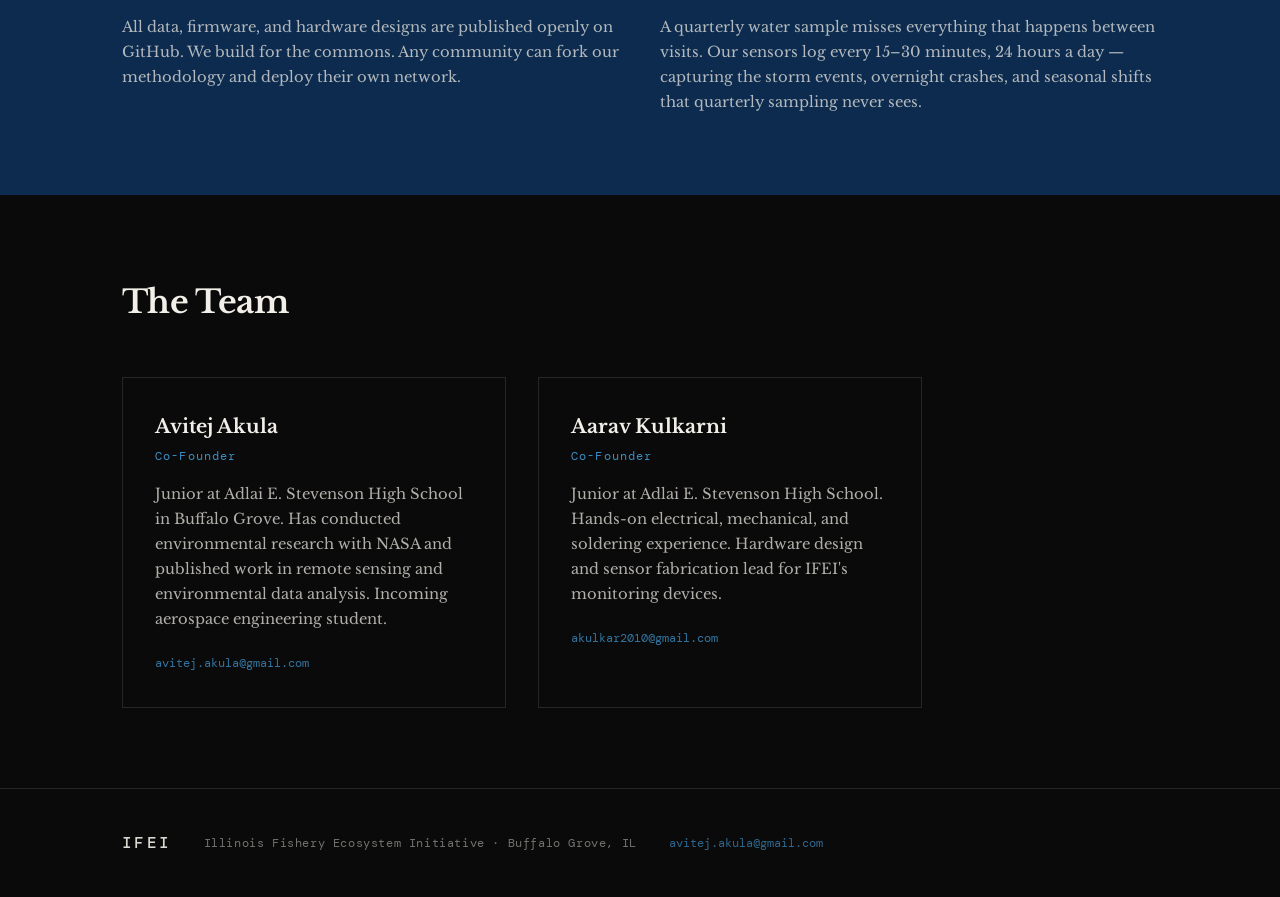
==== commit 2a0be84e: "Add files via upload" ====
--- a/about.html
+++ b/about.html
@@ -3,7 +3,7 @@
 <head>
   <meta charset="UTF-8">
   <meta name="viewport" content="width=device-width, initial-scale=1.0">
-  <title>Illinois Fishery Ecosystem Initiative</title>
+  <title>About — IFEI</title>
   <link rel="stylesheet" href="style.css">
   <link rel="preconnect" href="https://fonts.googleapis.com">
   <link href="https://fonts.googleapis.com/css2?family=Libre+Baskerville:ital,wght@0,400;0,700;1,400&family=DM+Mono:wght@300;400;500&display=swap" rel="stylesheet">
@@ -13,81 +13,100 @@
     <div class="nav-inner">
       <a href="index.html" class="logo">IFEI</a>
       <ul>
-        <li><a href="index.html" class="active">Home</a></li>
+        <li><a href="index.html">Home</a></li>
+        <li><a href="about.html" class="active">About</a></li>
+        <li><a href="science.html">Science</a></li>
+        <li><a href="device.html">Device</a></li>
+        <li><a href="data.html">Data</a></li>
         <li><a href="partnerships.html">Partnerships</a></li>
-        <li><a href="https://github.com/IllinoisFisheryEcosystemInitiative" target="_blank">GitHub ↗</a></li>
+        <li><a href="updates.html">Updates</a></li>
+        <li><a href="https://github.com/Illinois-Fishery-Ecosystem-Initiative/ifei-data" target="_blank">GitHub ↗</a></li>
       </ul>
     </div>
   </nav>
 
-  <header class="hero hero-lake" style="background-image: url('https://www.alltrails.com/trail/us/illinois/big-bear-and-little-bear-lake-loop');">
-    <div class="hero-overlay"></div>
-    <div class="hero-text">
-      <span class="eyebrow">Northern Illinois</span>
-      <h1>Illinois Fishery<br>Ecosystem<br>Initiative</h1>
-      <p class="hero-sub">Deploying open-source water quality sensors across Northern Illinois lakes to generate the continuous data our ecosystems need.</p>
-      <a href="partnerships.html" class="btn">Our Partnerships →</a>
+  <div class="page-header">
+    <div class="container">
+      <span class="eyebrow">Who We Are</span>
+      <h1>About IFEI</h1>
+      <p>Two high school students from Buffalo Grove, Illinois — building the monitoring infrastructure our local lakes need.</p>
     </div>
-  </header>
+  </div>
 
-  <section class="mission">
+  <section class="about-story">
     <div class="container">
-      <div class="mission-grid">
-        <div class="mission-block">
-          <span class="num">01</span>
-          <h3>The Problem</h3>
-          <p>Harmful algal blooms close Northern Illinois lakes every summer. Park districts lack the continuous data needed to predict or prevent them — most monitoring is done quarterly at best.</p>
+      <div class="two-col">
+        <div>
+          <h2>The Origin</h2>
+          <p>We've been fishing Northern Illinois lakes for as long as we can remember. These aren't abstract ecosystems to us — they're places we know by name, by season, by the fish that live in them.</p>
+          <p>Over time, we started watching spots close. Harmful algal blooms shutting down lakes we'd fished for years. The water turning green and toxic, signs going up, and then nothing — no explanation of what caused it, no timeline for when it might be safe again.</p>
+          <p>What struck us wasn't just the closures. It was how predictable they felt in hindsight, and how unprepared everyone seemed. Park districts finding out about blooms when someone called to complain. No continuous data. No early warning. Just a quarterly water sample and hope.</p>
+          <p>That experience pushed us to build something practical — low-cost sensors that give the people managing these lakes the continuous data they need to act before conditions become a crisis.</p>
         </div>
-        <div class="mission-block">
-          <span class="num">02</span>
-          <h3>Our Approach</h3>
-          <p>We build and deploy low-cost conductivity and turbidity sensors in partnership with local park districts, generating 24/7 data that captures events no quarterly sample ever could.</p>
-        </div>
-        <div class="mission-block">
-          <span class="num">03</span>
-          <h3>Open Science</h3>
-          <p>All data, firmware, and hardware schematics are published openly on GitHub. Any community can replicate our methodology. We build for the commons, not for profit.</p>
+        <div class="about-aside">
+          <div class="quote-block">
+            <p>"We've watched spots we love become inaccessible. That experience is what pushed us to start building something practical."</p>
+          </div>
+          <div class="mission-statement">
+            <span class="mono-label">Mission</span>
+            <p>To generate open, continuous water quality data for Northern Illinois lakes — in partnership with the organizations already working to protect them.</p>
+          </div>
         </div>
       </div>
     </div>
   </section>
 
-  <section class="metrics">
+  <section class="about-approach" style="background: var(--blue);">
     <div class="container">
-      <h2>What We Measure</h2>
-      <div class="metrics-grid">
-        <div class="metric-card">
-          <div class="metric-icon">⚡</div>
-          <h4>Conductivity</h4>
-          <p>Tracks dissolved ions in water — a direct indicator of road salt runoff, nutrient loading, and invasive species risk. Zebra mussels require conductivity above 150 µS/cm to survive.</p>
+      <h2>Our Approach</h2>
+      <div class="approach-grid">
+        <div class="approach-item">
+          <span class="num">01</span>
+          <h4>Community first</h4>
+          <p>Before finalizing what our devices measure, we ask the people managing these lakes what data would actually be useful to them. Technology built without that conversation solves the wrong problem.</p>
         </div>
-        <div class="metric-card">
-          <div class="metric-icon">◎</div>
-          <h4>Turbidity</h4>
-          <p>Measures water clarity through light scattering. Combined with conductivity, turbidity fingerprints pollution event types and provides early warning of algal bloom onset.</p>
+        <div class="approach-item">
+          <span class="num">02</span>
+          <h4>Radically low cost</h4>
+          <p>Each unit targets a sub-$50 bill of materials. If a sensor network requires grant funding to deploy, it won't scale. Ours should be replicable by any school, watershed group, or park district in the country.</p>
         </div>
-        <div class="metric-card">
-          <div class="metric-icon">▲</div>
-          <h4>Continuous Logging</h4>
-          <p>Our sensors log every 15–30 minutes, 24 hours a day. A conductivity spike at 3am after a rainstorm — invisible to quarterly sampling — is captured automatically.</p>
+        <div class="approach-item">
+          <span class="num">03</span>
+          <h4>Open by default</h4>
+          <p>All data, firmware, and hardware designs are published openly on GitHub. We build for the commons. Any community can fork our methodology and deploy their own network.</p>
+        </div>
+        <div class="approach-item">
+          <span class="num">04</span>
+          <h4>Continuous, not periodic</h4>
+          <p>A quarterly water sample misses everything that happens between visits. Our sensors log every 15–30 minutes, 24 hours a day — capturing the storm events, overnight crashes, and seasonal shifts that quarterly sampling never sees.</p>
         </div>
       </div>
     </div>
   </section>
 
-  <section class="team">
+  <section class="team-full">
     <div class="container">
-      <h2>Founded By</h2>
-      <div class="team-grid">
-        <div class="team-card">
-          <h4>Avitej Akula</h4>
-          <p class="role">Co-Founder</p>
-          <p>Junior at Adlai E. Stevenson High School. NASA environmental researcher. Published in remote sensing and environmental data analysis.</p>
+      <h2>The Team</h2>
+      <div class="team-grid-full">
+        <div class="team-card-full">
+          <div class="team-card-header">
+            <h3>Avitej Akula</h3>
+            <span class="role">Co-Founder</span>
+          </div>
+          <p>Junior at Adlai E. Stevenson High School in Buffalo Grove. Has conducted environmental research with NASA and published work in remote sensing and environmental data analysis. Incoming aerospace engineering student.</p>
+          <div class="team-links">
+            <a href="mailto:avitej.akula@gmail.com">avitej.akula@gmail.com</a>
+          </div>
         </div>
-        <div class="team-card">
-          <h4>Aarav Kulkarni</h4>
-          <p class="role">Co-Founder</p>
-          <p>Hands-on electrical, mechanical, and soldering experience. Hardware design and sensor fabrication lead.</p>
+        <div class="team-card-full">
+          <div class="team-card-header">
+            <h3>Aarav Kulkarni</h3>
+            <span class="role">Co-Founder</span>
+          </div>
+          <p>Junior at Adlai E. Stevenson High School. Hands-on electrical, mechanical, and soldering experience. Hardware design and sensor fabrication lead for IFEI's monitoring devices.</p>
+          <div class="team-links">
+            <a href="mailto:akulkar2010@gmail.com">akulkar2010@gmail.com</a>
+          </div>
         </div>
       </div>
     </div>
@@ -102,7 +121,6 @@
       </div>
     </div>
   </footer>
-
   <script src="main.js"></script>
 </body>
 </html>
--- a/style.css
+++ b/style.css
@@ -86,6 +86,33 @@
   gap: 4rem;
 }
 
+.hero-lake {
+  max-width: none;
+  width: 100%;
+  grid-template-columns: 1fr;
+  background-size: cover;
+  background-position: center;
+  background-repeat: no-repeat;
+  position: relative;
+  padding-left: 2rem;
+  padding-right: 2rem;
+}
+
+.hero-overlay {
+  position: absolute;
+  inset: 0;
+  background: linear-gradient(180deg, rgba(10,10,10,0.55) 0%, rgba(10,10,10,0.75) 55%, rgba(10,10,10,0.92) 100%);
+  z-index: 0;
+}
+
+.hero-lake .hero-text {
+  position: relative;
+  z-index: 1;
+  max-width: 1100px;
+  margin: 0 auto;
+  width: 100%;
+}
+
 .eyebrow {
   font-family: var(--mono);
   font-size: 0.72rem;
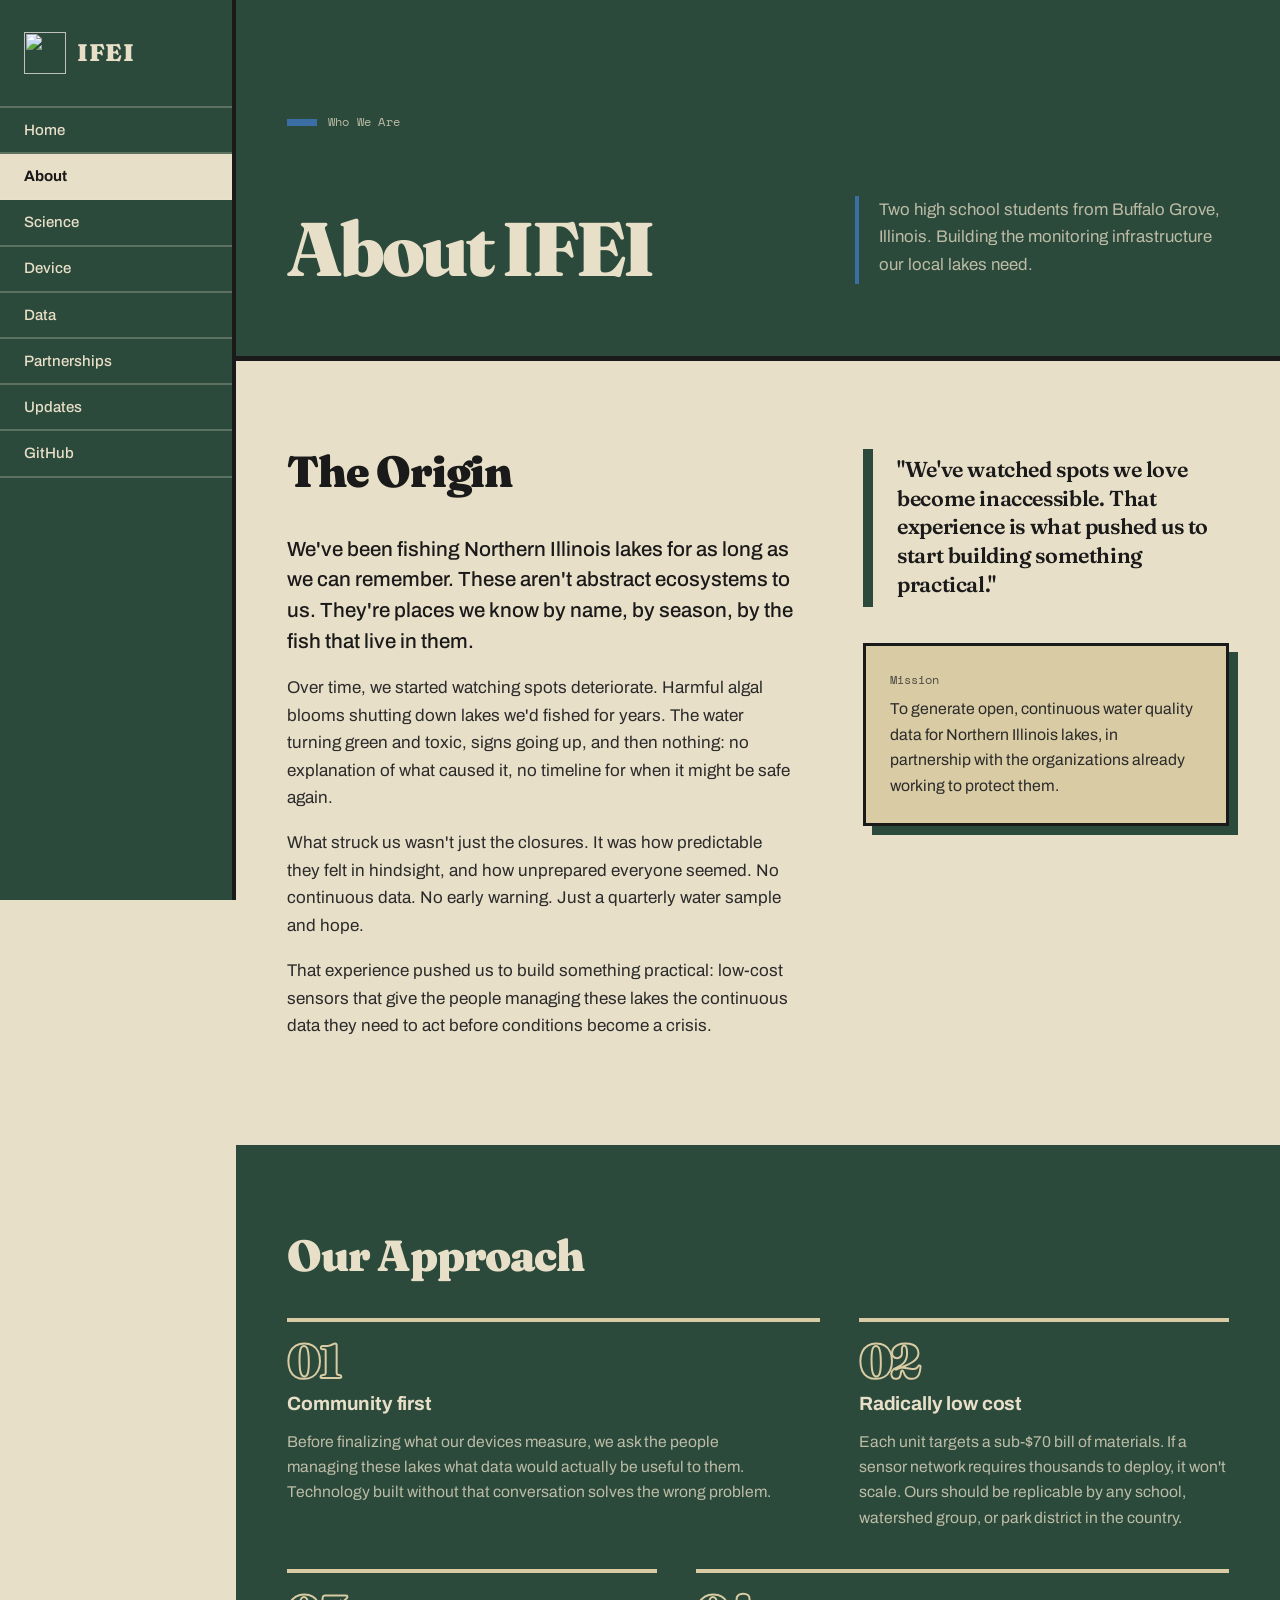
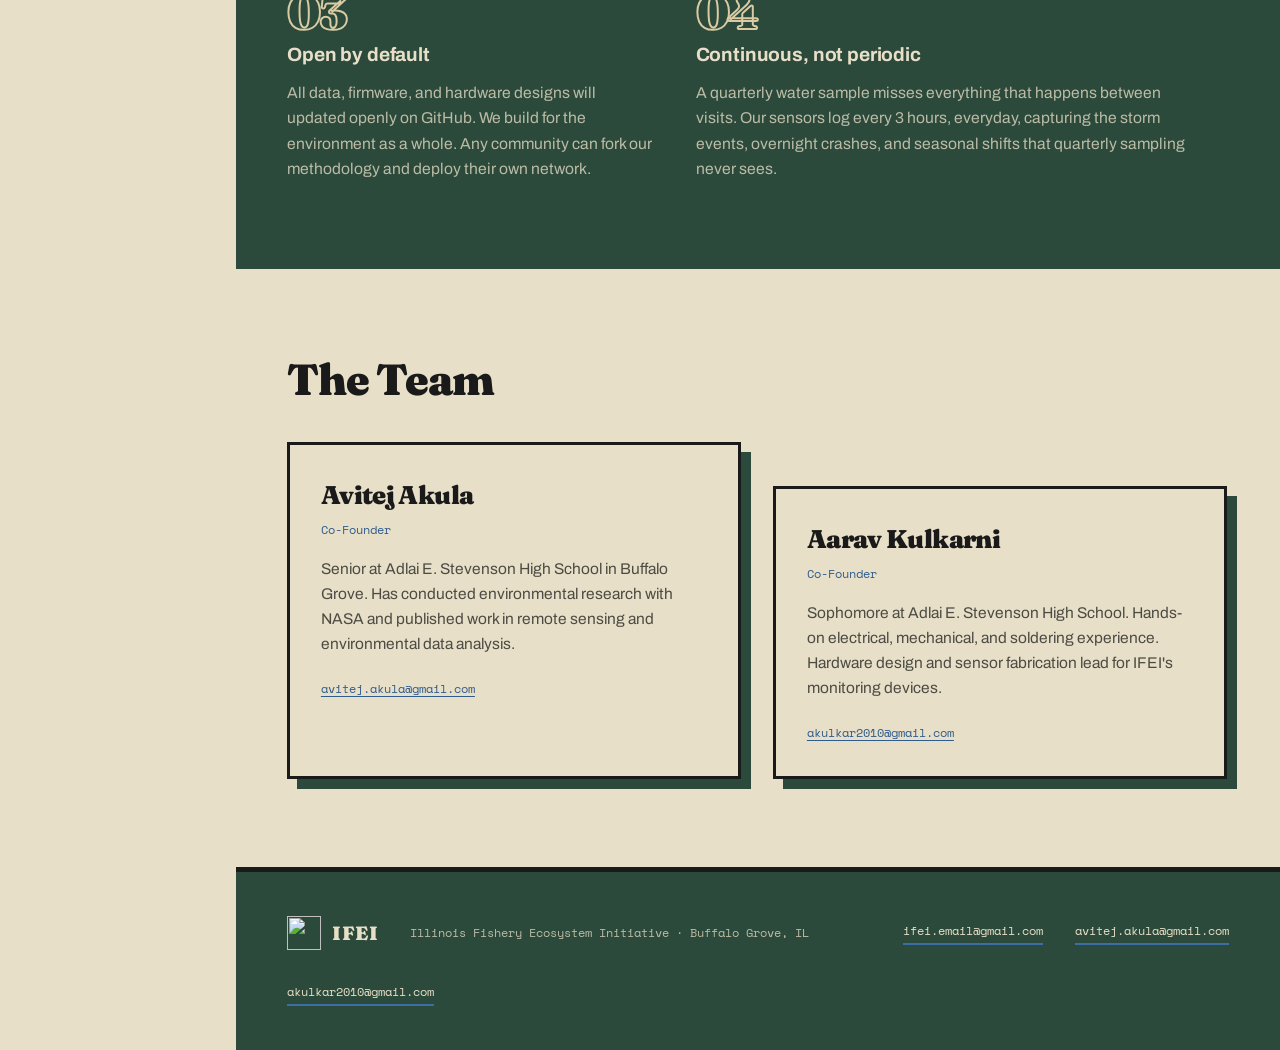
==== commit d7a33948: "Add files via upload Complete overhaul of aesthetics" ====
--- a/about.html
+++ b/about.html
@@ -3,15 +3,19 @@
 <head>
   <meta charset="UTF-8">
   <meta name="viewport" content="width=device-width, initial-scale=1.0">
-  <title>About — IFEI</title>
+  <title>About | IFEI</title>
   <link rel="stylesheet" href="style.css">
   <link rel="preconnect" href="https://fonts.googleapis.com">
-  <link href="https://fonts.googleapis.com/css2?family=Libre+Baskerville:ital,wght@0,400;0,700;1,400&family=DM+Mono:wght@300;400;500&display=swap" rel="stylesheet">
+  <link rel="preconnect" href="https://fonts.gstatic.com" crossorigin>
+  <link href="https://fonts.googleapis.com/css2?family=Fraunces:opsz,wght,SOFT,WONK@9..144,400..900,0..100,0..1&family=Archivo:wght@400;500;600;700&family=Space+Mono:wght@400;700&display=swap" rel="stylesheet">
 </head>
 <body>
   <nav>
     <div class="nav-inner">
-      <a href="index.html" class="logo">IFEI</a>
+      <a href="index.html" class="logo">
+        <img class="logo-mark" src="images/ifeilogo.png" alt="">
+        <span class="logo-word">IFEI</span>
+      </a>
       <ul>
         <li><a href="index.html">Home</a></li>
         <li><a href="about.html" class="active">About</a></li>
@@ -20,7 +24,7 @@
         <li><a href="data.html">Data</a></li>
         <li><a href="partnerships.html">Partnerships</a></li>
         <li><a href="updates.html">Updates</a></li>
-        <li><a href="https://github.com/Illinois-Fishery-Ecosystem-Initiative/ifei-data" target="_blank">GitHub ↗</a></li>
+        <li><a href="https://github.com/Illinois-Fishery-Ecosystem-Initiative/ifei-data" target="_blank">GitHub</a></li>
       </ul>
     </div>
   </nav>
@@ -29,7 +33,7 @@
     <div class="container">
       <span class="eyebrow">Who We Are</span>
       <h1>About IFEI</h1>
-      <p>Two high school students from Buffalo Grove, Illinois — building the monitoring infrastructure our local lakes need.</p>
+      <p>Two high school students from Buffalo Grove, Illinois. Building the monitoring infrastructure our local lakes need.</p>
     </div>
   </div>
 
@@ -38,10 +42,10 @@
       <div class="two-col">
         <div>
           <h2>The Origin</h2>
-          <p>We've been fishing Northern Illinois lakes for as long as we can remember. These aren't abstract ecosystems to us — they're places we know by name, by season, by the fish that live in them.</p>
-          <p>Over time, we started watching spots close. Harmful algal blooms shutting down lakes we'd fished for years. The water turning green and toxic, signs going up, and then nothing — no explanation of what caused it, no timeline for when it might be safe again.</p>
-          <p>What struck us wasn't just the closures. It was how predictable they felt in hindsight, and how unprepared everyone seemed. Park districts finding out about blooms when someone called to complain. No continuous data. No early warning. Just a quarterly water sample and hope.</p>
-          <p>That experience pushed us to build something practical — low-cost sensors that give the people managing these lakes the continuous data they need to act before conditions become a crisis.</p>
+          <p>We've been fishing Northern Illinois lakes for as long as we can remember. These aren't abstract ecosystems to us. They're places we know by name, by season, by the fish that live in them.</p>
+          <p>Over time, we started watching spots deteriorate. Harmful algal blooms shutting down lakes we'd fished for years. The water turning green and toxic, signs going up, and then nothing: no explanation of what caused it, no timeline for when it might be safe again.</p>
+          <p>What struck us wasn't just the closures. It was how predictable they felt in hindsight, and how unprepared everyone seemed. No continuous data. No early warning. Just a quarterly water sample and hope.</p>
+          <p>That experience pushed us to build something practical: low-cost sensors that give the people managing these lakes the continuous data they need to act before conditions become a crisis.</p>
         </div>
         <div class="about-aside">
           <div class="quote-block">
@@ -49,7 +53,7 @@
           </div>
           <div class="mission-statement">
             <span class="mono-label">Mission</span>
-            <p>To generate open, continuous water quality data for Northern Illinois lakes — in partnership with the organizations already working to protect them.</p>
+            <p>To generate open, continuous water quality data for Northern Illinois lakes, in partnership with the organizations already working to protect them.</p>
           </div>
         </div>
       </div>
@@ -68,17 +72,17 @@
         <div class="approach-item">
           <span class="num">02</span>
           <h4>Radically low cost</h4>
-          <p>Each unit targets a sub-$50 bill of materials. If a sensor network requires grant funding to deploy, it won't scale. Ours should be replicable by any school, watershed group, or park district in the country.</p>
+          <p>Each unit targets a sub-$70 bill of materials. If a sensor network requires thousands to deploy, it won't scale. Ours should be replicable by any school, watershed group, or park district in the country.</p>
         </div>
         <div class="approach-item">
           <span class="num">03</span>
           <h4>Open by default</h4>
-          <p>All data, firmware, and hardware designs are published openly on GitHub. We build for the commons. Any community can fork our methodology and deploy their own network.</p>
+          <p>All data, firmware, and hardware designs will updated openly on GitHub. We build for the environment as a whole. Any community can fork our methodology and deploy their own network.</p>
         </div>
         <div class="approach-item">
           <span class="num">04</span>
           <h4>Continuous, not periodic</h4>
-          <p>A quarterly water sample misses everything that happens between visits. Our sensors log every 15–30 minutes, 24 hours a day — capturing the storm events, overnight crashes, and seasonal shifts that quarterly sampling never sees.</p>
+          <p>A quarterly water sample misses everything that happens between visits. Our sensors log every 3 hours, everyday, capturing the storm events, overnight crashes, and seasonal shifts that quarterly sampling never sees.</p>
         </div>
       </div>
     </div>
@@ -93,7 +97,7 @@
             <h3>Avitej Akula</h3>
             <span class="role">Co-Founder</span>
           </div>
-          <p>Junior at Adlai E. Stevenson High School in Buffalo Grove. Has conducted environmental research with NASA and published work in remote sensing and environmental data analysis. Incoming aerospace engineering student.</p>
+          <p>Senior at Adlai E. Stevenson High School in Buffalo Grove. Has conducted environmental research with NASA and published work in remote sensing and environmental data analysis. </p>
           <div class="team-links">
             <a href="mailto:avitej.akula@gmail.com">avitej.akula@gmail.com</a>
           </div>
@@ -103,7 +107,7 @@
             <h3>Aarav Kulkarni</h3>
             <span class="role">Co-Founder</span>
           </div>
-          <p>Junior at Adlai E. Stevenson High School. Hands-on electrical, mechanical, and soldering experience. Hardware design and sensor fabrication lead for IFEI's monitoring devices.</p>
+          <p>Sophomore at Adlai E. Stevenson High School. Hands-on electrical, mechanical, and soldering experience. Hardware design and sensor fabrication lead for IFEI's monitoring devices.</p>
           <div class="team-links">
             <a href="mailto:akulkar2010@gmail.com">akulkar2010@gmail.com</a>
           </div>
@@ -115,9 +119,15 @@
   <footer>
     <div class="container">
       <div class="footer-inner">
-        <span class="logo">IFEI</span>
+        <span class="logo">
+          <img class="logo-mark" src="images/ifeilogo.png" alt="">
+          <span class="logo-word">IFEI</span>
+        </span>
         <p>Illinois Fishery Ecosystem Initiative · Buffalo Grove, IL</p>
+        <br>
+        <a href="mailto:ifei.email@gmail.com">ifei.email@gmail.com</a>
         <a href="mailto:avitej.akula@gmail.com">avitej.akula@gmail.com</a>
+        <a href="mailto:akulkar2010@gmail.com">akulkar2010@gmail.com</a>
       </div>
     </div>
   </footer>
--- a/style.css
+++ b/style.css
@@ -1,181 +1,334 @@
+/* ============================================================
+   IFEI :: Illinois Fishery Ecosystem Initiative
+   Visual direction: field bulletin. A conservation survey
+   document printed on parchment with forest-green ink, heavy
+   black rules, and letterpress-style hard offset shadows.
+   ============================================================ */
+
 *, *::before, *::after { box-sizing: border-box; margin: 0; padding: 0; }
 
 :root {
-  --black: #0a0a0a;
-  --off-white: #f2efe8;
-  --blue: #0d2b4e;
-  --blue-mid: #1a4a7a;
-  --blue-light: #2d6aad;
-  --accent: #3d8fc4;
-  --muted: #6b7280;
-  --border: rgba(242,239,232,0.12);
-  --serif: 'Libre Baskerville', Georgia, serif;
-  --mono: 'DM Mono', monospace;
-}
-
-html { scroll-behavior: smooth; }
+  /* Core palette */
+  --paper:        #E8DFC8;
+  --paper-deep:   #D9CBA3;
+  --forest:       #2C4A3B;
+  --forest-light: #3F6652;
+  --steel:        #3A6EA5;
+  --ink:          #1A1A1A;
+  --ink-soft:     #2B2B2B;
+  --white:        #FFFFFF;
+
+  /* Tonal variants derived from the core palette for contrast */
+  --steel-ink:    #2F5C8C;  /* small link text on parchment */
+  --steel-pale:   #A8C8E8;  /* small link text on forest    */
+  --forest-deep:  #1B2F25;  /* offset shadow on dark panels */
+
+  /* Contextual tokens, flipped by the forest panel rule below */
+  --fg:        var(--ink);
+  --fg-muted:  #4C4C44;
+  --line:      var(--ink);
+  --line-soft: rgba(26, 26, 26, 0.22);
+  --link:      var(--steel-ink);
+  --mark:      var(--forest);
+  --surface:   var(--paper);
+
+  /* Type */
+  --display: 'Fraunces', 'Iowan Old Style', Georgia, serif;
+  --text:    'Archivo', 'Helvetica Neue', Arial, sans-serif;
+  --data:    'Space Mono', 'SFMono-Regular', Menlo, monospace;
+
+  /* Metrics */
+  --rail: 236px;
+  --gutter: clamp(1.25rem, 4vw, 3.5rem);
+
+  /* Legacy aliases so inline background hooks in the markup keep working */
+  --blue: #2C4A3B;
+  --blue-mid: #3F6652;
+  --blue-light: #3F6652;
+  --black: #1A1A1A;
+  --off-white: #E8DFC8;
+  --accent: #3A6EA5;
+  --muted: #4C4C44;
+  --border: rgba(26, 26, 26, 0.22);
+  --serif: 'Fraunces', Georgia, serif;
+  --mono: 'Space Mono', monospace;
+}
+
+html {
+  scroll-behavior: smooth;
+  -webkit-text-size-adjust: 100%;
+}
 
 body {
-  background: var(--black);
-  color: var(--off-white);
-  font-family: var(--serif);
-  font-size: 16px;
-  line-height: 1.7;
+  background: var(--paper);
+  color: var(--ink);
+  font-family: var(--text);
+  font-size: 1.0625rem;
+  line-height: 1.62;
+  font-weight: 400;
   overflow-x: hidden;
-}
-
-/* NAV */
+  -webkit-font-smoothing: antialiased;
+}
+
+::selection { background: var(--forest); color: var(--paper); }
+
+a { color: var(--link); }
+
+:focus-visible {
+  outline: 3px solid var(--steel);
+  outline-offset: 3px;
+}
+
+/* ------------------------------------------------------------
+   Forest panels. Every dark section flips the contextual tokens
+   in one place, so components below need no dark variant.
+   ------------------------------------------------------------ */
+nav,
+footer,
+.mission,
+.team,
+.partner-cta,
+.page-header,
+section[style*="--blue"] {
+  background: var(--forest);
+  color: var(--paper);
+  --fg: var(--paper);
+  --fg-muted: rgba(232, 223, 200, 0.76);
+  --line: var(--paper-deep);
+  --line-soft: rgba(232, 223, 200, 0.26);
+  --link: var(--steel-pale);
+  --mark: var(--paper-deep);
+  --surface: var(--forest);
+}
+
+/* ============================================================
+   NAVIGATION :: vertical rail on desktop, top bar on small screens
+   ============================================================ */
 nav {
   position: fixed;
-  top: 0; left: 0; right: 0;
+  top: 0;
+  left: 0;
+  bottom: 0;
+  width: var(--rail);
   z-index: 100;
-  border-bottom: 1px solid var(--border);
-  background: rgba(10,10,10,0.92);
-  backdrop-filter: blur(12px);
+  border-right: 4px solid var(--ink);
 }
 
 .nav-inner {
-  max-width: 1100px;
-  margin: 0 auto;
-  padding: 0 2rem;
-  height: 60px;
+  height: 100%;
+  max-width: none;
+  margin: 0;
+  padding: 2rem 1.5rem 1.75rem;
+  display: flex;
+  flex-direction: column;
+  align-items: stretch;
+  gap: 2rem;
+}
+
+.logo {
   display: flex;
   align-items: center;
-  justify-content: space-between;
-}
-
-.logo {
-  font-family: var(--mono);
-  font-weight: 500;
-  font-size: 1rem;
-  letter-spacing: 0.15em;
-  color: var(--off-white);
+  gap: 0.7rem;
+  color: var(--paper);
   text-decoration: none;
-  opacity: 0.9;
+}
+
+.logo-mark {
+  width: 42px;
+  height: 42px;
+  display: block;
+  flex-shrink: 0;
+}
+
+.logo-word {
+  font-family: var(--display);
+  font-variation-settings: "SOFT" 18, "WONK" 1;
+  font-weight: 900;
+  font-size: 1.5rem;
+  letter-spacing: 0.02em;
+  line-height: 1;
 }
 
 nav ul {
   list-style: none;
   display: flex;
-  gap: 2.5rem;
-}
+  flex-direction: column;
+  gap: 0;
+  margin: 0 -1.5rem;
+  border-top: 2px solid var(--line-soft);
+}
+
+nav ul li { display: block; }
 
 nav ul a {
-  font-family: var(--mono);
-  font-size: 0.78rem;
-  letter-spacing: 0.08em;
-  color: var(--off-white);
+  display: block;
+  font-family: var(--text);
+  font-size: 0.94rem;
+  font-weight: 500;
+  color: var(--paper);
   text-decoration: none;
-  opacity: 0.55;
-  transition: opacity 0.2s;
-}
-
-nav ul a:hover, nav ul a.active { opacity: 1; }
-
-/* HERO */
+  padding: 0.62rem 1.5rem;
+  border-bottom: 2px solid var(--line-soft);
+  transition: background 0.14s ease, color 0.14s ease, padding-left 0.14s ease;
+}
+
+nav ul a:hover {
+  background: var(--forest-light);
+  padding-left: 1.85rem;
+}
+
+nav ul a.active {
+  background: var(--paper);
+  color: var(--ink);
+  font-weight: 700;
+}
+
+/* ============================================================
+   HERO
+   ============================================================ */
 .hero {
-  min-height: 100vh;
-  padding-top: 60px;
-  display: grid;
-  grid-template-columns: 1fr 1fr;
-  max-width: 1100px;
+  position: relative;
+  display: grid;
+  grid-template-columns: 1.1fr 0.9fr;
+  gap: 4rem;
+  align-items: center;
+  max-width: 1180px;
   margin: 0 auto;
-  padding-left: 2rem;
-  padding-right: 2rem;
-  align-items: center;
-  gap: 4rem;
+  padding: 5rem var(--gutter);
 }
 
 .hero-lake {
+  display: flex;
+  align-items: flex-end;
+  grid-template-columns: none;
   max-width: none;
   width: 100%;
-  grid-template-columns: 1fr;
+  min-height: 88vh;
+  padding: 0;
   background-size: cover;
-  background-position: center;
+  background-position: center 45%;
   background-repeat: no-repeat;
-  position: relative;
-  padding-left: 2rem;
-  padding-right: 2rem;
+  border-bottom: 5px solid var(--ink);
 }
 
 .hero-overlay {
   position: absolute;
   inset: 0;
-  background: linear-gradient(180deg, rgba(10,10,10,0.55) 0%, rgba(10,10,10,0.75) 55%, rgba(10,10,10,0.92) 100%);
+  background:
+    linear-gradient(190deg,
+      rgba(44, 74, 59, 0.72) 0%,
+      rgba(26, 26, 26, 0.42) 45%,
+      rgba(44, 74, 59, 0.88) 100%);
   z-index: 0;
 }
 
 .hero-lake .hero-text {
   position: relative;
-  z-index: 1;
-  max-width: 1100px;
-  margin: 0 auto;
-  width: 100%;
+  z-index: 2;
+  background: var(--paper);
+  color: var(--ink);
+  border: 5px solid var(--ink);
+  box-shadow: 16px 16px 0 var(--forest);
+  padding: clamp(1.75rem, 3.6vw, 3.25rem);
+  margin: 0 0 -5.5rem clamp(1.25rem, 5vw, 5rem);
+  width: min(100% - 2.5rem, 47rem);
+  max-width: none;
 }
 
 .eyebrow {
-  font-family: var(--mono);
-  font-size: 0.72rem;
-  letter-spacing: 0.2em;
-  color: var(--accent);
-  text-transform: uppercase;
-  display: block;
-  margin-bottom: 1.2rem;
-}
+  display: inline-flex;
+  align-items: center;
+  gap: 0.65rem;
+  font-family: var(--data);
+  font-size: 0.78rem;
+  letter-spacing: 0.02em;
+  color: var(--fg-muted);
+  text-transform: none;
+  margin-bottom: 1.1rem;
+}
+
+.eyebrow::before {
+  content: "";
+  width: 30px;
+  height: 7px;
+  background: var(--steel);
+  flex-shrink: 0;
+}
+
+.hero-lake .hero-text .eyebrow { --fg-muted: #4C4C44; }
 
 .hero h1 {
-  font-size: clamp(2.8rem, 5vw, 4.2rem);
-  font-weight: 700;
-  line-height: 1.08;
-  letter-spacing: -0.02em;
-  margin-bottom: 1.5rem;
+  font-family: var(--display);
+  font-variation-settings: "SOFT" 16, "WONK" 1;
+  font-weight: 900;
+  font-size: clamp(3rem, 7vw, 5.6rem);
+  line-height: 0.9;
+  letter-spacing: -0.035em;
+  margin-bottom: 1.4rem;
 }
 
 .hero-sub {
-  font-size: 1.05rem;
-  line-height: 1.75;
-  opacity: 0.7;
-  max-width: 420px;
-  margin-bottom: 2.5rem;
-  font-style: italic;
-}
-
+  font-family: var(--text);
+  font-size: 1.1rem;
+  font-weight: 400;
+  font-style: normal;
+  line-height: 1.55;
+  max-width: 44ch;
+  margin-bottom: 2.25rem;
+  opacity: 1;
+  color: var(--ink-soft);
+}
+
+/* ============================================================
+   BUTTONS :: hard offset, no radius, press-in on click
+   ============================================================ */
 .btn {
   display: inline-block;
-  font-family: var(--mono);
-  font-size: 0.82rem;
-  letter-spacing: 0.06em;
-  color: var(--off-white);
-  background: var(--blue-mid);
-  padding: 0.75rem 1.6rem;
+  font-family: var(--text);
+  font-size: 0.98rem;
+  font-weight: 700;
+  color: var(--paper);
+  background: var(--forest);
+  padding: 0.85rem 1.7rem;
   text-decoration: none;
-  border: 1px solid var(--blue-light);
-  transition: background 0.2s, border-color 0.2s;
+  border: 3px solid var(--ink);
+  border-radius: 0;
+  box-shadow: 7px 7px 0 var(--ink);
+  transition: transform 0.12s ease, box-shadow 0.12s ease, background 0.12s ease;
 }
 
 .btn:hover {
-  background: var(--blue-light);
-  border-color: var(--accent);
-}
-
-/* SENSOR DIAGRAM */
-.hero-visual {
-  display: flex;
-  align-items: center;
-  justify-content: center;
-}
-
-.sensor-diagram {
-  position: relative;
-  width: 200px;
-}
+  background: var(--forest-light);
+  transform: translate(3px, 3px);
+  box-shadow: 4px 4px 0 var(--ink);
+}
+
+.btn:active {
+  transform: translate(7px, 7px);
+  box-shadow: 0 0 0 var(--ink);
+}
+
+section[style*="--blue"] .btn,
+.partner-cta .btn {
+  background: var(--paper);
+  color: var(--ink);
+  border-color: var(--ink);
+  box-shadow: 7px 7px 0 var(--ink);
+}
+
+section[style*="--blue"] .btn:hover,
+.partner-cta .btn:hover { background: var(--paper-deep); }
+
+/* ============================================================
+   SENSOR DIAGRAM (retained for the non-photo hero variant)
+   ============================================================ */
+.hero-visual { display: flex; align-items: center; justify-content: center; }
+.sensor-diagram { position: relative; width: 200px; }
 
 .spike-label, .probe-label {
-  font-family: var(--mono);
-  font-size: 0.65rem;
-  letter-spacing: 0.08em;
-  color: var(--accent);
-  opacity: 0.8;
+  font-family: var(--data);
+  font-size: 0.68rem;
+  color: var(--fg-muted);
 }
 
 .spike-label { margin-bottom: 0.5rem; }
@@ -191,16 +344,17 @@
 .solar {
   width: 72px;
   height: 22px;
-  background: repeating-linear-gradient(90deg, #1a3a6a 0px, #1a3a6a 8px, #0d2b4e 8px, #0d2b4e 9px);
-  border: 1px solid var(--blue-light);
-  border-radius: 2px;
+  background: repeating-linear-gradient(90deg,
+    var(--forest-light) 0 8px, var(--forest) 8px 9px);
+  border: 2px solid var(--ink);
+  border-radius: 0;
 }
 
 .enclosure {
   width: 64px;
-  background: var(--blue);
-  border: 1px solid var(--blue-light);
-  border-radius: 4px;
+  background: var(--forest);
+  border: 2px solid var(--ink);
+  border-radius: 0;
   margin-top: 4px;
   padding: 8px 6px;
   display: flex;
@@ -209,63 +363,45 @@
 }
 
 .enclosure span {
-  font-family: var(--mono);
+  font-family: var(--data);
   font-size: 0.58rem;
-  color: var(--accent);
-  background: rgba(61,143,196,0.15);
-  border: 1px solid rgba(61,143,196,0.3);
-  border-radius: 2px;
+  color: var(--paper);
+  background: var(--forest-light);
+  border: 1px solid var(--paper-deep);
+  border-radius: 0;
   padding: 2px 4px;
   text-align: center;
 }
 
-.wire {
-  width: 2px;
-  height: 20px;
-  background: var(--border);
-  border-left: 1px dashed rgba(242,239,232,0.2);
-}
+.wire { width: 3px; height: 20px; background: var(--ink); }
 
 .water-surface {
-  height: 2px;
-  background: linear-gradient(90deg, transparent, var(--accent), transparent);
+  height: 3px;
+  background: var(--steel);
   margin: 0 -20px;
-  opacity: 0.5;
   position: relative;
 }
 
 .water-surface::after {
   content: 'water surface';
-  font-family: var(--mono);
-  font-size: 0.55rem;
-  color: var(--accent);
-  opacity: 0.6;
+  font-family: var(--data);
+  font-size: 0.58rem;
+  color: var(--fg-muted);
   position: absolute;
-  right: -80px;
+  right: -84px;
   top: -6px;
   white-space: nowrap;
 }
 
-.probe-wrap {
-  display: flex;
-  flex-direction: column;
-  align-items: center;
-  padding-top: 8px;
-}
-
-.tether {
-  width: 1px;
-  height: 40px;
-  background: rgba(242,239,232,0.2);
-  border-left: 1px dashed rgba(242,239,232,0.2);
-}
+.probe-wrap { display: flex; flex-direction: column; align-items: center; padding-top: 8px; }
+.tether { width: 2px; height: 40px; background: var(--ink); }
 
 .sphere {
-  width: 50px;
-  height: 50px;
+  width: 52px;
+  height: 52px;
   border-radius: 50%;
-  border: 1px solid var(--blue-light);
-  background: rgba(13,43,78,0.6);
+  border: 3px solid var(--ink);
+  background: var(--paper-deep);
   display: flex;
   flex-direction: column;
   align-items: center;
@@ -273,231 +409,371 @@
   gap: 6px;
 }
 
-.electrode {
-  width: 28px;
-  height: 2px;
-  background: var(--accent);
-  opacity: 0.7;
-  border-radius: 1px;
-}
-
-.probe-label { margin-top: 0.6rem; font-size: 0.6rem; text-align: center; }
-
-/* SECTIONS */
+.electrode { width: 28px; height: 3px; background: var(--steel); }
+.probe-label { margin-top: 0.6rem; text-align: center; }
+
+/* ============================================================
+   SHARED SECTION SHELL
+   ============================================================ */
 .container {
-  max-width: 1100px;
+  max-width: 1180px;
   margin: 0 auto;
-  padding: 0 2rem;
-}
-
-section { padding: 6rem 0; }
+  padding: 0 var(--gutter);
+}
+
+section { padding: clamp(4rem, 8vw, 7rem) 0; }
 
 section h2 {
-  font-size: 2rem;
+  font-family: var(--display);
+  font-variation-settings: "SOFT" 16, "WONK" 1;
+  font-weight: 900;
+  font-size: clamp(1.9rem, 3.4vw, 3rem);
+  line-height: 1.02;
+  letter-spacing: -0.028em;
+  color: var(--fg);
+  margin-bottom: 2.5rem;
+}
+
+h3, h4 {
+  font-family: var(--text);
   font-weight: 700;
+  letter-spacing: -0.008em;
+  color: var(--fg);
+}
+
+p { color: var(--fg); }
+
+/* ============================================================
+   MISSION :: hanging outlined numerals, stepped indents
+   ============================================================ */
+.hero-lake + .mission { padding-top: clamp(9rem, 14vw, 12rem); }
+
+.mission-grid {
+  display: grid;
+  grid-template-columns: 1fr;
+  gap: 0;
+}
+
+.mission-block {
+  display: grid;
+  grid-template-columns: 8.5rem minmax(0, 60ch);
+  column-gap: clamp(1.5rem, 4vw, 3rem);
+  row-gap: 0.4rem;
+  padding: 2.6rem 0;
+  border-top: 3px solid var(--line-soft);
+  align-items: start;
+}
+
+.mission-block:first-child { border-top: none; padding-top: 0; }
+.mission-block:nth-child(2) { margin-left: clamp(0rem, 5vw, 5rem); }
+.mission-block:nth-child(3) { margin-left: clamp(0rem, 10vw, 10rem); }
+
+.num {
+  font-family: var(--display);
+  font-variation-settings: "SOFT" 0, "WONK" 1;
+  font-weight: 900;
+  font-size: 4.25rem;
+  line-height: 0.8;
+  letter-spacing: -0.05em;
+  color: transparent;
+  -webkit-text-stroke: 2px var(--mark);
+  display: block;
+}
+
+.mission-block .num { grid-column: 1; grid-row: 1 / span 2; }
+
+.mission-block h3 {
+  grid-column: 2;
+  grid-row: 1;
+  font-size: 1.4rem;
+  margin-bottom: 0.6rem;
+}
+
+.mission-block p {
+  grid-column: 2;
+  grid-row: 2;
+  color: var(--fg-muted);
+  font-size: 1.02rem;
+}
+
+/* ============================================================
+   METRICS :: asymmetric spans, one panel inverted
+   ============================================================ */
+.metrics-grid {
+  display: grid;
+  grid-template-columns: repeat(12, 1fr);
+  gap: 1.75rem;
+}
+
+.metric-card {
+  position: relative;
+  border: 3px solid var(--ink);
+  border-radius: 0;
+  padding: clamp(1.5rem, 2.6vw, 2.25rem);
+  background: var(--paper);
+  transition: transform 0.14s ease, box-shadow 0.14s ease;
+}
+
+.metric-card:nth-child(1) {
+  grid-column: 1 / span 7;
+  background: var(--forest);
+  color: var(--paper);
+  box-shadow: 10px 10px 0 var(--ink);
+}
+
+.metric-card:nth-child(2) {
+  grid-column: 8 / span 5;
+  margin-top: 4.5rem;
+  background: var(--paper-deep);
+  box-shadow: 10px 10px 0 var(--forest);
+}
+
+.metric-card:nth-child(3) {
+  grid-column: 2 / span 8;
+  margin-top: -1.5rem;
+  z-index: 2;
+  box-shadow: 10px 10px 0 var(--ink);
+}
+
+.metric-card:hover {
+  transform: translate(-3px, -3px);
+  box-shadow: 13px 13px 0 var(--ink);
+}
+
+.metric-card:nth-child(2):hover { box-shadow: 13px 13px 0 var(--forest); }
+
+.metric-icon {
+  font-size: 1.35rem;
+  line-height: 1;
+  width: 2.9rem;
+  height: 2.9rem;
+  display: grid;
+  place-items: center;
+  border: 3px solid var(--ink);
+  margin-bottom: 1.25rem;
+  color: transparent;
+  text-shadow: 0 0 0 var(--ink);
+}
+
+.metric-card:nth-child(1) .metric-icon {
+  border-color: var(--paper);
+  text-shadow: 0 0 0 var(--paper);
+}
+.metric-card h4 { font-size: 1.25rem; margin-bottom: 0.6rem; }
+.metric-card:nth-child(1) h4 { color: var(--paper); }
+.metric-card p { font-size: 0.98rem; color: var(--ink-soft); }
+.metric-card:nth-child(1) p { color: rgba(232, 223, 200, 0.82); }
+
+/* ============================================================
+   TEAM
+   ============================================================ */
+.team-grid {
+  display: grid;
+  grid-template-columns: repeat(2, minmax(0, 1fr));
+  gap: 2rem;
+  max-width: 860px;
+}
+
+.team-card,
+.team-card-full {
+  border: 3px solid var(--line);
+  border-radius: 0;
+  padding: clamp(1.5rem, 2.4vw, 2rem);
+  background: transparent;
+}
+
+.team-grid .team-card:nth-child(2) { margin-top: 2.75rem; }
+
+.team-card h4 {
+  font-family: var(--display);
+  font-variation-settings: "SOFT" 16, "WONK" 1;
+  font-weight: 600;
+  font-size: 1.45rem;
   letter-spacing: -0.02em;
-  margin-bottom: 3rem;
-}
-
-/* MISSION */
-.mission { background: var(--blue); }
-
-.mission-grid {
-  display: grid;
-  grid-template-columns: repeat(3, 1fr);
-  gap: 3rem;
-}
-
-.mission-block { position: relative; }
-
-.num {
-  font-family: var(--mono);
-  font-size: 0.7rem;
-  letter-spacing: 0.15em;
-  color: var(--accent);
+  margin-bottom: 0.15rem;
+}
+
+.role {
+  font-family: var(--data);
+  font-size: 0.76rem;
+  color: var(--link);
   display: block;
-  margin-bottom: 1rem;
-}
-
-.mission-block h3 {
-  font-size: 1.15rem;
-  margin-bottom: 0.75rem;
-}
-
-.mission-block p { opacity: 0.75; font-size: 0.95rem; }
-
-/* METRICS */
-.metrics-grid {
-  display: grid;
-  grid-template-columns: repeat(3, 1fr);
-  gap: 2rem;
-}
-
-.metric-card {
-  border: 1px solid var(--border);
-  padding: 2rem;
-  transition: border-color 0.2s;
-}
-
-.metric-card:hover { border-color: var(--blue-light); }
-
-.metric-icon {
-  font-size: 1.4rem;
-  margin-bottom: 1rem;
-  color: var(--accent);
-}
-
-.metric-card h4 {
-  font-size: 1rem;
-  margin-bottom: 0.75rem;
-}
-
-.metric-card p { font-size: 0.9rem; opacity: 0.7; }
-
-/* TEAM */
-.team { background: var(--blue); }
-
-.team-grid {
-  display: grid;
-  grid-template-columns: repeat(2, 1fr);
-  gap: 2rem;
-  max-width: 700px;
-}
-
-.team-card {
-  border: 1px solid var(--border);
-  padding: 2rem;
-}
-
-.team-card h4 { font-size: 1.1rem; margin-bottom: 0.25rem; }
-
-.role {
-  font-family: var(--mono);
-  font-size: 0.72rem;
-  letter-spacing: 0.1em;
-  color: var(--accent);
-  display: block;
-  margin-bottom: 0.75rem;
-}
-
-.team-card p { font-size: 0.9rem; opacity: 0.7; }
-
-/* PAGE HEADER */
+  margin-bottom: 0.9rem;
+}
+
+.team-card p,
+.team-card-full p { font-size: 0.97rem; color: var(--fg-muted); }
+
+/* ============================================================
+   PAGE HEADER :: forest slab, title and standfirst side by side
+   ============================================================ */
 .page-header {
-  padding: 8rem 0 4rem;
-  border-bottom: 1px solid var(--border);
-}
+  padding: clamp(4.5rem, 9vw, 7rem) 0 clamp(3rem, 6vw, 4.5rem);
+  border-bottom: 5px solid var(--ink);
+}
+
+.page-header .container {
+  display: grid;
+  grid-template-columns: minmax(0, 1.35fr) minmax(0, 1fr);
+  gap: clamp(1.5rem, 5vw, 4rem);
+  align-items: end;
+}
+
+.page-header .eyebrow { grid-column: 1 / -1; margin-bottom: 0; }
 
 .page-header h1 {
-  font-size: clamp(2.4rem, 4vw, 3.5rem);
-  font-weight: 700;
-  letter-spacing: -0.02em;
-  margin-bottom: 1rem;
+  font-family: var(--display);
+  font-variation-settings: "SOFT" 16, "WONK" 1;
+  font-weight: 900;
+  font-size: clamp(2.6rem, 6vw, 4.75rem);
+  line-height: 0.92;
+  letter-spacing: -0.035em;
+  margin: 0;
 }
 
 .page-header p {
   font-size: 1.05rem;
-  opacity: 0.7;
-  max-width: 560px;
-  font-style: italic;
-}
-
-/* PARTNERS */
-.partners { padding: 4rem 0 6rem; }
-
-.partner-group { margin-bottom: 4rem; }
+  font-style: normal;
+  color: var(--fg-muted);
+  max-width: 42ch;
+  padding-bottom: 0.4rem;
+  border-left: 4px solid var(--steel);
+  padding-left: 1.25rem;
+}
+
+/* ============================================================
+   PARTNERSHIPS
+   ============================================================ */
+.partners { padding: clamp(3rem, 6vw, 4.5rem) 0 clamp(4rem, 8vw, 7rem); }
+
+.partner-group { margin-bottom: 4.5rem; }
 
 .group-label {
-  font-family: var(--mono);
-  font-size: 0.72rem;
-  letter-spacing: 0.2em;
-  color: var(--accent);
-  text-transform: uppercase;
-  border-bottom: 1px solid var(--border);
-  padding-bottom: 1rem;
-  margin-bottom: 2rem;
+  font-family: var(--display);
+  font-variation-settings: "SOFT" 16, "WONK" 1;
+  font-weight: 900;
+  font-size: 1.7rem;
+  letter-spacing: -0.02em;
+  text-transform: none;
+  color: var(--fg);
+  border-bottom: 6px solid var(--ink);
+  padding-bottom: 0.75rem;
+  margin-bottom: 2.25rem;
 }
 
 .partner-card {
-  border: 1px solid var(--border);
-  padding: 2rem;
+  border: 3px solid var(--ink);
+  border-radius: 0;
+  background: var(--paper);
+  padding: clamp(1.4rem, 2.4vw, 2rem);
   margin-bottom: 1.5rem;
-  transition: border-color 0.2s;
-}
-
-.partner-card:hover { border-color: var(--blue-light); }
-
-.partner-card.active { border-left: 3px solid var(--accent); }
-.partner-card.pending { border-left: 3px solid var(--blue-mid); }
+  transition: transform 0.14s ease, box-shadow 0.14s ease;
+}
+
+.partner-card:nth-of-type(even) { margin-left: clamp(0rem, 3.5vw, 3rem); }
+
+.partner-card.active { border-left: 14px solid var(--forest); }
+
+.partner-card.pending {
+  border-left: 14px solid var(--paper-deep);
+  background: rgba(217, 203, 163, 0.34);
+}
+
+.partner-card:hover {
+  transform: translate(-3px, -3px);
+  box-shadow: 9px 9px 0 var(--forest);
+}
 
 .partner-header {
   display: flex;
   align-items: flex-start;
   justify-content: space-between;
-  margin-bottom: 1rem;
+  margin-bottom: 0.9rem;
   gap: 1rem;
 }
 
 .partner-header h4 {
-  font-size: 1.05rem;
-  margin-bottom: 0.4rem;
+  font-family: var(--display);
+  font-variation-settings: "SOFT" 16, "WONK" 1;
+  font-weight: 600;
+  font-size: 1.3rem;
+  letter-spacing: -0.02em;
+  margin-bottom: 0.45rem;
 }
 
 .tag {
-  font-family: var(--mono);
-  font-size: 0.65rem;
-  letter-spacing: 0.1em;
-  color: var(--accent);
-  opacity: 0.8;
-  display: block;
+  display: inline-block;
+  font-family: var(--data);
+  font-size: 0.7rem;
+  color: var(--ink-soft);
+  border: 2px solid var(--ink);
+  padding: 0.1rem 0.5rem;
 }
 
 .status-dot {
-  width: 8px;
-  height: 8px;
-  border-radius: 50%;
+  width: 14px;
+  height: 14px;
+  border-radius: 0;
+  border: 2px solid var(--ink);
   flex-shrink: 0;
-  margin-top: 6px;
-}
-
-.active-dot { background: var(--accent); }
-.pending-dot { background: var(--blue-mid); border: 1px solid var(--blue-light); }
-
-.partner-card p { font-size: 0.92rem; opacity: 0.72; margin-bottom: 0.5rem; }
+  margin-top: 8px;
+}
+
+.active-dot { background: var(--steel); }
+.pending-dot { background: transparent; }
+
+.partner-card p { font-size: 0.97rem; color: var(--ink-soft); margin-bottom: 0.5rem; }
 
 .contact {
-  font-family: var(--mono);
-  font-size: 0.72rem !important;
-  letter-spacing: 0.04em;
-  opacity: 0.55 !important;
-}
-
-.contact a {
-  color: var(--accent);
-  text-decoration: none;
-}
-
-.contact a:hover { text-decoration: underline; }
+  font-family: var(--data);
+  font-size: 0.78rem !important;
+  color: var(--ink-soft) !important;
+  border-top: 2px solid var(--line-soft);
+  padding-top: 0.7rem;
+  margin-top: 1rem;
+}
+
+.contact a { color: var(--steel-ink); text-decoration: underline; text-underline-offset: 3px; }
+.contact a:hover { background: var(--paper-deep); }
 
 /* CTA */
 .partner-cta {
-  background: var(--blue);
-  text-align: center;
-  padding: 5rem 0;
-}
-
-.partner-cta h2 { margin-bottom: 1rem; }
+  text-align: left;
+  padding: clamp(4rem, 8vw, 6rem) 0;
+  border-top: 5px solid var(--ink);
+}
+
+.partner-cta .container {
+  display: grid;
+  grid-template-columns: minmax(0, 1fr) minmax(0, 1fr);
+  gap: clamp(1.5rem, 5vw, 4rem);
+  align-items: center;
+}
+
+.partner-cta h2 {
+  grid-column: 1;
+  grid-row: 1 / span 2;
+  align-self: center;
+  margin-bottom: 0;
+}
+
 .partner-cta p {
-  opacity: 0.7;
-  max-width: 520px;
-  margin: 0 auto 2rem;
-  font-style: italic;
-}
-
-/* FOOTER */
+  grid-column: 2;
+  grid-row: 1;
+  font-style: normal;
+  color: var(--fg-muted);
+  max-width: 46ch;
+  margin: 0 0 1.75rem;
+}
+
+.partner-cta .btn { grid-column: 2; grid-row: 2; justify-self: start; }
+
+/* ============================================================
+   FOOTER
+   ============================================================ */
 footer {
-  border-top: 1px solid var(--border);
-  padding: 2.5rem 0;
+  border-top: 5px solid var(--ink);
+  padding: 2.75rem 0;
 }
 
 .footer-inner {
@@ -507,478 +783,772 @@
   flex-wrap: wrap;
 }
 
+footer .logo { color: var(--paper); }
+footer .logo-mark { width: 34px; height: 34px; }
+footer .logo-word { font-size: 1.2rem; }
+
 .footer-inner p {
-  font-family: var(--mono);
-  font-size: 0.75rem;
-  opacity: 0.45;
-  letter-spacing: 0.05em;
+  font-family: var(--data);
+  font-size: 0.78rem;
+  color: var(--fg-muted);
+  margin-right: auto;
 }
 
 .footer-inner a {
-  font-family: var(--mono);
-  font-size: 0.75rem;
-  color: var(--accent);
+  font-family: var(--data);
+  font-size: 0.78rem;
+  color: var(--paper);
   text-decoration: none;
-  opacity: 0.7;
-}
-
-.footer-inner a:hover { opacity: 1; }
-
-/* ANIMATIONS */
-.fade-in {
-  opacity: 0;
-  transform: translateY(18px);
-  transition: opacity 0.6s ease, transform 0.6s ease;
-}
-
-.fade-in.visible {
-  opacity: 1;
-  transform: translateY(0);
-}
-
-/* RESPONSIVE */
-@media (max-width: 768px) {
-  .hero {
-    grid-template-columns: 1fr;
-    padding-top: 100px;
-    min-height: auto;
-    padding-bottom: 4rem;
-    gap: 3rem;
+  border-bottom: 2px solid var(--steel);
+  padding-bottom: 2px;
+}
+
+.footer-inner a:hover { background: var(--forest-light); }
+
+/* ============================================================
+   REVEAL :: opacity only, no stagger theatrics
+   ============================================================ */
+.fade-in { opacity: 0; transition: opacity 0.45s ease; }
+.fade-in.visible { opacity: 1; }
+
+@media (prefers-reduced-motion: reduce) {
+  html { scroll-behavior: auto; }
+  *, *::before, *::after {
+    animation-duration: 0.001ms !important;
+    transition-duration: 0.001ms !important;
   }
-
-  .hero-visual { display: none; }
-  .mission-grid, .metrics-grid { grid-template-columns: 1fr; gap: 2rem; }
-  .team-grid { grid-template-columns: 1fr; }
-  .partner-header { flex-direction: column; }
-}
-
-/* NAV FULL UPDATE */
-nav ul { gap: 1.8rem; }
-nav ul a { font-size: 0.72rem; }
-
-/* ABOUT PAGE */
+  .fade-in { opacity: 1; }
+}
+
+/* ============================================================
+   ABOUT
+   ============================================================ */
 .two-col {
   display: grid;
-  grid-template-columns: 1fr 1fr;
-  gap: 4rem;
+  grid-template-columns: minmax(0, 1.4fr) minmax(0, 1fr);
+  gap: clamp(2rem, 5vw, 4.5rem);
   align-items: start;
 }
 
-.about-story { padding: 5rem 0; }
+.about-story { padding: clamp(3.5rem, 7vw, 5.5rem) 0; }
+
+.about-story .two-col > div:first-child p {
+  max-width: 62ch;
+  margin-bottom: 1.1rem;
+  color: var(--ink-soft);
+}
+
+.about-story .two-col > div:first-child p:first-of-type {
+  font-size: 1.28rem;
+  line-height: 1.5;
+  font-weight: 500;
+  color: var(--ink);
+}
 
 .quote-block {
-  border-left: 2px solid var(--accent);
+  border: none;
+  border-left: 10px solid var(--forest);
+  padding: 0.4rem 0 0.4rem 1.5rem;
+  margin-bottom: 2.25rem;
+  background: transparent;
+}
+
+.quote-block p {
+  font-family: var(--display);
+  font-variation-settings: "SOFT" 16, "WONK" 1;
+  font-weight: 600;
+  font-style: normal;
+  font-size: 1.35rem;
+  line-height: 1.34;
+  letter-spacing: -0.018em;
+  color: var(--ink);
+}
+
+.mission-statement {
+  border: 3px solid var(--ink);
+  border-radius: 0;
+  background: var(--paper-deep);
+  box-shadow: 9px 9px 0 var(--forest);
   padding: 1.5rem;
-  margin-bottom: 2rem;
-  background: rgba(13,43,78,0.3);
-}
-
-.quote-block p {
-  font-style: italic;
-  font-size: 1.05rem;
-  opacity: 0.85;
-  line-height: 1.7;
-}
-
-.mission-statement {
-  border: 1px solid var(--border);
+}
+
+.mission-statement p { font-size: 0.99rem; color: var(--ink-soft); margin-top: 0.45rem; }
+
+.about-approach { padding: clamp(3.5rem, 7vw, 5.5rem) 0; }
+
+.approach-grid {
+  display: grid;
+  grid-template-columns: repeat(12, 1fr);
+  gap: clamp(1.5rem, 3vw, 2.75rem);
+}
+
+.approach-item {
+  border-top: 4px solid var(--line);
+  padding-top: 1.25rem;
+}
+
+.approach-item:nth-child(1) { grid-column: 1 / span 7; }
+.approach-item:nth-child(2) { grid-column: 8 / span 5; }
+.approach-item:nth-child(3) { grid-column: 1 / span 5; }
+.approach-item:nth-child(4) { grid-column: 6 / span 7; }
+
+.approach-item .num { font-size: 3rem; margin-bottom: 0.5rem; }
+.approach-item h4 { font-size: 1.2rem; margin: 0.35rem 0 0.6rem; }
+.approach-item p { font-size: 0.98rem; color: var(--fg-muted); max-width: 56ch; }
+
+.team-full { padding: clamp(3.5rem, 7vw, 5.5rem) 0; }
+
+.team-grid-full {
+  display: grid;
+  grid-template-columns: repeat(2, minmax(0, 1fr));
+  gap: 2rem;
+  max-width: 940px;
+}
+
+.team-grid-full .team-card-full:nth-child(2) { margin-top: 2.75rem; }
+.team-card-full { box-shadow: 10px 10px 0 var(--forest); background: var(--paper); }
+.team-card-header { margin-bottom: 1rem; }
+
+.team-card-header h3 {
+  font-family: var(--display);
+  font-variation-settings: "SOFT" 16, "WONK" 1;
+  font-weight: 900;
+  font-size: 1.6rem;
+  letter-spacing: -0.025em;
+  margin-bottom: 0.2rem;
+}
+
+.team-links { margin-top: 1.1rem; }
+
+.team-links a {
+  font-family: var(--data);
+  font-size: 0.78rem;
+  color: var(--steel-ink);
+  text-decoration: underline;
+  text-underline-offset: 3px;
+}
+
+/* ============================================================
+   SCIENCE
+   ============================================================ */
+.science-note { padding: clamp(2.5rem, 5vw, 3.5rem) 0 0; }
+
+.notice-block {
+  border: 3px solid var(--ink);
+  border-left: 14px solid var(--steel);
+  border-radius: 0;
+  background: var(--paper-deep);
   padding: 1.5rem;
 }
 
-.mission-statement p { font-size: 0.95rem; opacity: 0.75; margin-top: 0.5rem; }
-
-.about-approach { padding: 5rem 0; }
-
-.approach-grid {
-  display: grid;
-  grid-template-columns: 1fr 1fr;
-  gap: 2.5rem;
-}
-
-.approach-item { }
-.approach-item h4 { font-size: 1rem; margin: 0.5rem 0 0.75rem; }
-.approach-item p { font-size: 0.92rem; opacity: 0.72; }
-
-.team-full { padding: 5rem 0; }
-
-.team-grid-full {
-  display: grid;
-  grid-template-columns: 1fr 1fr;
-  gap: 2rem;
-  max-width: 800px;
-}
-
-.team-card-full {
-  border: 1px solid var(--border);
-  padding: 2rem;
-}
-
-.team-card-header { margin-bottom: 1rem; }
-.team-card-header h3 { font-size: 1.2rem; margin-bottom: 0.25rem; }
-.team-card-full p { font-size: 0.92rem; opacity: 0.72; }
-
-.team-links { margin-top: 1rem; }
-.team-links a {
-  font-family: var(--mono);
-  font-size: 0.72rem;
-  color: var(--accent);
-  text-decoration: none;
-  opacity: 0.8;
-}
-
-/* SCIENCE PAGE */
-.science-note { padding: 3rem 0 0; }
-
-.notice-block {
-  border: 1px solid var(--border);
-  border-left: 3px solid var(--accent);
-  padding: 1.5rem;
-  background: rgba(13,43,78,0.2);
-}
-
-.notice-block.large { padding: 2.5rem; }
-.notice-block p { font-size: 0.95rem; opacity: 0.75; margin-top: 0.5rem; }
+.notice-block.large { padding: clamp(1.75rem, 3.5vw, 2.5rem); }
+.notice-block p { font-size: 0.99rem; color: var(--ink-soft); margin-top: 0.45rem; }
+
+section[style*="--blue"] .notice-block {
+  background: var(--forest-light);
+  border-color: var(--paper-deep);
+  border-left-color: var(--steel-pale);
+}
+
+section[style*="--blue"] .notice-block p { color: var(--paper); }
 
 .mono-label {
-  font-family: var(--mono);
-  font-size: 0.65rem;
-  letter-spacing: 0.15em;
-  color: var(--accent);
-  text-transform: uppercase;
+  font-family: var(--data);
+  font-size: 0.74rem;
+  color: var(--fg-muted);
+  text-transform: none;
   display: block;
-  margin-bottom: 0.5rem;
-}
-
-.science-metrics { padding: 4rem 0; }
+  margin-bottom: 0.4rem;
+}
+
+.science-metrics { padding: clamp(3rem, 6vw, 4.5rem) 0; }
 
 .science-block {
-  border-bottom: 1px solid var(--border);
-  padding: 3.5rem 0;
+  border-bottom: 4px solid var(--line);
+  padding: clamp(2.5rem, 5vw, 3.75rem) 0;
 }
 
 .science-block:last-child { border-bottom: none; }
 
 .science-header {
   display: flex;
-  align-items: center;
-  gap: 1.5rem;
+  align-items: baseline;
+  gap: 1.25rem;
   margin-bottom: 2rem;
   flex-wrap: wrap;
 }
 
-.science-header h2 { font-size: 1.8rem; margin: 0; }
+.science-header .num { font-size: 2.6rem; }
+.science-header h2 { font-size: clamp(1.7rem, 3vw, 2.5rem); margin: 0; }
 
 .pending-tag {
-  font-family: var(--mono);
-  font-size: 0.65rem;
-  letter-spacing: 0.1em;
-  color: var(--off-white);
-  opacity: 0.4;
-  border: 1px solid var(--border);
-  padding: 0.25rem 0.6rem;
+  font-family: var(--data);
+  font-size: 0.7rem;
+  color: var(--ink-soft);
+  border: 2px dashed var(--ink);
+  padding: 0.12rem 0.55rem;
 }
 
 .science-body {
   display: grid;
-  grid-template-columns: 1fr 280px;
-  gap: 3rem;
+  grid-template-columns: minmax(0, 1fr) 19rem;
+  gap: clamp(2rem, 4vw, 3.5rem);
   align-items: start;
 }
 
 .science-text h4 {
-  font-size: 0.95rem;
-  margin: 1.5rem 0 0.75rem;
-  font-family: var(--mono);
-  letter-spacing: 0.05em;
-  color: var(--accent);
-}
-
-.science-text p { font-size: 0.95rem; opacity: 0.75; margin-bottom: 0.75rem; }
+  font-family: var(--display);
+  font-variation-settings: "SOFT" 16, "WONK" 1;
+  font-weight: 600;
+  font-size: 1.28rem;
+  letter-spacing: -0.02em;
+  color: var(--ink);
+  margin: 1.9rem 0 0.7rem;
+  padding-top: 1rem;
+  border-top: 2px solid var(--line-soft);
+}
+
+.science-text p { font-size: 1rem; color: var(--ink-soft); margin-bottom: 0.8rem; max-width: 64ch; }
 
 .science-text ul {
-  padding-left: 1.2rem;
-  font-size: 0.92rem;
-  opacity: 0.72;
-}
-
-.science-text ul li { margin-bottom: 0.5rem; }
+  padding-left: 0;
+  list-style: none;
+  font-size: 0.98rem;
+  color: var(--ink-soft);
+  max-width: 64ch;
+}
+
+.science-text ul li {
+  margin-bottom: 0.7rem;
+  padding-left: 1.4rem;
+  position: relative;
+}
+
+.science-text ul li::before {
+  content: "";
+  position: absolute;
+  left: 0;
+  top: 0.62em;
+  width: 9px;
+  height: 9px;
+  background: var(--forest);
+}
 
 .threshold-card {
-  border: 1px solid var(--blue-light);
-  padding: 1.5rem;
-  background: rgba(13,43,78,0.4);
-}
+  border: 3px solid var(--ink);
+  border-radius: 0;
+  background: var(--forest);
+  color: var(--paper);
+  box-shadow: 11px 11px 0 var(--ink);
+  padding: 1.6rem;
+  position: sticky;
+  top: 2rem;
+}
+
+.threshold-card .mono-label { color: var(--steel-pale); }
 
 .threshold-num {
-  font-family: var(--mono);
-  font-size: 2rem;
-  color: var(--accent);
-  margin: 0.75rem 0;
-  line-height: 1.2;
-}
-
-.threshold-card p { font-size: 0.85rem; opacity: 0.7; }
-
-.skeleton-block { opacity: 0.6; }
-.skeleton-text { opacity: 0.5; font-style: italic; }
+  font-family: var(--display);
+  font-variation-settings: "SOFT" 12, "WONK" 1;
+  font-weight: 900;
+  font-size: 2.5rem;
+  line-height: 1.02;
+  letter-spacing: -0.035em;
+  color: var(--paper);
+  margin: 0.6rem 0 0.9rem;
+}
+
+.threshold-card p { font-size: 0.9rem; color: rgba(232, 223, 200, 0.82); }
+
+.skeleton-block { opacity: 1; }
+.skeleton-text { opacity: 1; font-style: normal; color: var(--fg-muted); }
 
 .continuous-grid {
   display: grid;
-  grid-template-columns: 1fr auto 1fr;
-  gap: 2rem;
-  align-items: center;
-}
+  grid-template-columns: minmax(0, 1fr) auto minmax(0, 1.15fr);
+  gap: clamp(1.25rem, 3vw, 2.5rem);
+  align-items: stretch;
+}
+
+.continuous-item {
+  border: 3px solid var(--paper-deep);
+  padding: 1.6rem;
+}
+
+.continuous-grid .continuous-item:last-child {
+  background: var(--paper);
+  border-color: var(--ink);
+  box-shadow: 11px 11px 0 var(--forest-deep);
+}
+
+.continuous-grid .continuous-item:last-child .mono-label { color: #4C4C44; }
+.continuous-grid .continuous-item:last-child p { color: var(--ink-soft); }
 
 .continuous-arrow {
-  font-size: 2rem;
-  color: var(--accent);
-  opacity: 0.5;
+  font-size: 2.4rem;
+  line-height: 1;
+  color: var(--paper-deep);
+  align-self: center;
   text-align: center;
 }
 
-.continuous-item p { font-size: 0.92rem; opacity: 0.72; margin-top: 0.5rem; }
-
-/* DEVICE PAGE */
-.device-overview { padding: 5rem 0; }
-
-.design-principles { margin-top: 2rem; }
+.continuous-item p { font-size: 0.98rem; color: var(--fg-muted); margin-top: 0.4rem; }
+
+/* ============================================================
+   DEVICE
+   ============================================================ */
+.device-overview { padding: clamp(3.5rem, 7vw, 5.5rem) 0; }
+
+.device-overview .two-col > div:first-child > p {
+  font-size: 1.12rem;
+  color: var(--ink-soft);
+  max-width: 58ch;
+}
+
+.design-principles { margin-top: 2.25rem; }
 
 .principle {
-  border-top: 1px solid var(--border);
-  padding: 1.25rem 0;
-}
-
-.principle p { font-size: 0.9rem; opacity: 0.7; margin-top: 0.4rem; }
+  border-top: 3px solid var(--ink);
+  padding: 1.2rem 0;
+}
+
+.principle p { font-size: 0.97rem; color: var(--ink-soft); margin-top: 0.3rem; max-width: 54ch; }
 
 .device-bom {
-  border: 1px solid var(--border);
-  padding: 2rem;
+  border: 3px solid var(--ink);
+  border-radius: 0;
+  background: var(--paper-deep);
+  box-shadow: 11px 11px 0 var(--forest);
+  padding: 1.75rem;
   align-self: start;
+  position: sticky;
+  top: 2rem;
 }
 
 .bom-table {
   width: 100%;
   border-collapse: collapse;
   margin-top: 1rem;
-  font-size: 0.88rem;
-}
-
-.bom-table tr { border-bottom: 1px solid var(--border); }
-.bom-table td { padding: 0.6rem 0; opacity: 0.75; }
+  font-size: 0.92rem;
+}
+
+.bom-table tr { border-bottom: 1px solid rgba(26, 26, 26, 0.28); }
+.bom-table td { padding: 0.55rem 0; color: var(--ink-soft); }
+
 .bom-table .price {
   text-align: right;
-  font-family: var(--mono);
-  font-size: 0.82rem;
-  color: var(--accent);
-  opacity: 1;
-}
-
-.bom-total { border-top: 2px solid var(--blue-light) !important; }
-.bom-total td { opacity: 1; font-weight: 700; padding-top: 0.75rem; }
+  font-family: var(--data);
+  font-size: 0.88rem;
+  color: var(--ink);
+}
+
+.bom-total { border-top: 4px solid var(--ink) !important; border-bottom: none !important; }
+.bom-total td { font-weight: 700; color: var(--ink); padding-top: 0.8rem; font-size: 1.05rem; }
+.bom-total .price { font-size: 1.05rem; font-weight: 700; }
 
 .bom-note {
-  font-family: var(--mono);
-  font-size: 0.65rem;
-  opacity: 0.4;
+  font-family: var(--data);
+  font-size: 0.7rem;
+  color: #4C4C44;
   margin-top: 1rem;
-  letter-spacing: 0.04em;
 }
 
 .arch-grid {
   display: grid;
   grid-template-columns: 1fr auto 1fr auto 1fr auto 1fr;
   gap: 1rem;
+  align-items: stretch;
+  margin-top: 2.25rem;
+}
+
+.arch-block {
+  border: 3px solid var(--paper-deep);
+  border-radius: 0;
+  padding: 1.4rem;
+}
+
+.arch-grid .arch-block:nth-of-type(odd) { background: rgba(232, 223, 200, 0.07); }
+
+.arch-num {
+  font-family: var(--display);
+  font-variation-settings: "SOFT" 0, "WONK" 1;
+  font-weight: 900;
+  font-size: 2.4rem;
+  line-height: 0.85;
+  color: transparent;
+  -webkit-text-stroke: 2px var(--paper-deep);
+  display: block;
+  margin-bottom: 0.85rem;
+}
+
+.arch-block h4 { font-size: 1.08rem; margin-bottom: 0.45rem; }
+.arch-block p { font-size: 0.88rem; color: var(--fg-muted); }
+
+.arch-arrow {
+  font-size: 1.5rem;
+  color: var(--paper-deep);
+  align-self: center;
+}
+
+.device-probe { padding: clamp(3.5rem, 7vw, 5.5rem) 0; }
+.device-probe p { font-size: 1rem; color: var(--ink-soft); margin-bottom: 1rem; max-width: 60ch; }
+
+.device-probe h4 {
+  font-family: var(--display);
+  font-variation-settings: "SOFT" 16, "WONK" 1;
+  font-weight: 600;
+  font-size: 1.28rem;
+  letter-spacing: -0.02em;
+  color: var(--ink);
+  margin: 1.9rem 0 0.6rem;
+  padding-top: 1rem;
+  border-top: 2px solid var(--line-soft);
+}
+
+.probe-specs { display: flex; flex-direction: column; }
+
+.spec-block {
+  border-top: 3px solid var(--ink);
+  padding: 0.95rem 0;
+}
+
+.spec-block p { font-size: 0.95rem; color: var(--ink-soft); margin-top: 0.2rem; }
+.device-firmware { padding: clamp(3.5rem, 7vw, 5.5rem) 0; }
+
+/* ============================================================
+   DATA
+   ============================================================ */
+.data-status { padding: clamp(3rem, 6vw, 4.5rem) 0; }
+
+.lakes-grid {
+  display: grid;
+  grid-template-columns: repeat(3, minmax(0, 1fr));
+  gap: 1.5rem;
   align-items: start;
-  margin-top: 2rem;
-}
-
-.arch-block {
-  border: 1px solid var(--border);
+}
+
+.lake-card {
+  border: 3px solid var(--paper-deep);
+  border-radius: 0;
   padding: 1.5rem;
 }
 
-.arch-num {
-  font-family: var(--mono);
-  font-size: 0.65rem;
-  letter-spacing: 0.15em;
-  color: var(--accent);
+.lakes-grid .lake-card:nth-child(2) { margin-top: 2rem; }
+.lakes-grid .lake-card:nth-child(3) { margin-top: 4rem; }
+
+.skeleton-card { opacity: 1; border-style: dashed; }
+
+.lake-card h4 { font-size: 1.15rem; margin: 0.45rem 0 0.2rem; }
+.lake-card > p { font-size: 0.85rem; color: var(--fg-muted); margin-bottom: 1.5rem; }
+
+.lake-stats {
+  display: grid;
+  grid-template-columns: repeat(3, minmax(0, 1fr));
+  gap: 0.5rem;
+  border-top: 3px solid var(--line-soft);
+  padding-top: 1rem;
+}
+
+.lake-stat span {
+  font-family: var(--data);
+  font-size: 1.05rem;
+  color: var(--fg);
   display: block;
-  margin-bottom: 0.75rem;
-}
-
-.arch-block h4 { font-size: 0.95rem; margin-bottom: 0.5rem; }
-.arch-block p { font-size: 0.82rem; opacity: 0.68; }
-
-.arch-arrow {
-  font-size: 1.2rem;
-  color: var(--accent);
-  opacity: 0.4;
-  align-self: center;
-  padding-top: 1rem;
-}
-
-.device-probe { padding: 5rem 0; }
-.device-probe p { font-size: 0.95rem; opacity: 0.75; margin-bottom: 1rem; }
-.device-probe h4 {
-  font-family: var(--mono);
-  font-size: 0.8rem;
-  letter-spacing: 0.08em;
-  color: var(--accent);
-  margin: 1.5rem 0 0.5rem;
-}
-
-.probe-specs { display: flex; flex-direction: column; gap: 0; }
-
-.spec-block {
-  border-top: 1px solid var(--border);
-  padding: 1rem 0;
-}
-
-.spec-block p { font-size: 0.88rem; opacity: 0.7; margin-top: 0.25rem; }
-
-.device-firmware { padding: 5rem 0; }
-
-/* DATA PAGE */
-.data-status { padding: 4rem 0; }
-
-.lakes-grid {
-  display: grid;
-  grid-template-columns: repeat(3, 1fr);
-  gap: 1.5rem;
-}
-
-.lake-card {
-  border: 1px solid var(--border);
-  padding: 1.5rem;
-}
-
-.skeleton-card { opacity: 0.45; }
-
-.lake-card h4 { font-size: 1rem; margin: 0.5rem 0 0.25rem; }
-.lake-card > p { font-size: 0.82rem; opacity: 0.6; margin-bottom: 1.5rem; }
-
-.lake-stats {
-  display: grid;
-  grid-template-columns: repeat(3, 1fr);
-  gap: 0.5rem;
-  border-top: 1px solid var(--border);
-  padding-top: 1rem;
-}
-
-.lake-stat span {
-  font-family: var(--mono);
-  font-size: 1.2rem;
-  color: var(--accent);
-  display: block;
-}
+}
+
+.lake-stat .stat-empty { color: var(--fg-muted); }
 
 .lake-stat label {
-  font-family: var(--mono);
-  font-size: 0.6rem;
-  letter-spacing: 0.08em;
-  opacity: 0.5;
+  font-family: var(--data);
+  font-size: 0.62rem;
+  color: var(--fg-muted);
   display: block;
   margin-top: 0.2rem;
 }
 
-.data-access { padding: 5rem 0; }
+.data-access { padding: clamp(3.5rem, 7vw, 5.5rem) 0; }
 
 .access-grid {
   display: grid;
-  grid-template-columns: repeat(3, 1fr);
-  gap: 2rem;
+  grid-template-columns: repeat(12, 1fr);
+  gap: 0;
 }
 
 .access-card {
-  border: 1px solid var(--border);
-  padding: 2rem;
-}
-
-.access-card h4 { font-size: 1rem; margin: 0.5rem 0 0.75rem; }
-.access-card p { font-size: 0.88rem; opacity: 0.7; margin-bottom: 1rem; }
+  border: none;
+  border-top: 6px solid var(--ink);
+  padding: 1.5rem 2rem 0 0;
+}
+
+.access-card:nth-child(1) { grid-column: 1 / span 5; }
+
+.access-card:nth-child(2) {
+  grid-column: 6 / span 4;
+  border-left: 3px solid var(--line-soft);
+  padding-left: 2rem;
+}
+
+.access-card:nth-child(3) {
+  grid-column: 10 / span 3;
+  border-left: 3px solid var(--line-soft);
+  padding-left: 2rem;
+  padding-right: 0;
+}
+
+.access-card h4 {
+  font-family: var(--display);
+  font-variation-settings: "SOFT" 16, "WONK" 1;
+  font-weight: 900;
+  font-size: 1.6rem;
+  letter-spacing: -0.025em;
+  margin: 0.35rem 0 0.7rem;
+}
+
+.access-card p { font-size: 0.95rem; color: var(--ink-soft); margin-bottom: 1rem; }
 
 .link-arrow {
-  font-family: var(--mono);
-  font-size: 0.75rem;
-  color: var(--accent);
+  font-family: var(--text);
+  font-size: 0.92rem;
+  font-weight: 700;
+  color: var(--steel-ink);
   text-decoration: none;
-  letter-spacing: 0.05em;
-}
-
-.link-arrow.muted { opacity: 0.4; color: var(--off-white); }
-
-/* UPDATES PAGE */
-.updates-section { padding: 4rem 0 6rem; }
+  border-bottom: 3px solid var(--steel);
+  padding-bottom: 2px;
+}
+
+.link-arrow:hover { background: var(--paper-deep); }
+.link-arrow.muted { color: #4C4C44; border-bottom-color: var(--paper-deep); }
+
+/* ============================================================
+   UPDATES :: date rail, heavy rules, square markers
+   ============================================================ */
+.updates-section { padding: clamp(3rem, 6vw, 4.5rem) 0 clamp(4rem, 8vw, 7rem); }
 
 .timeline { position: relative; }
+
 .timeline::before {
   content: '';
   position: absolute;
-  left: 0;
+  left: 6px;
   top: 0;
   bottom: 0;
-  width: 1px;
-  background: var(--border);
+  width: 3px;
+  background: var(--ink);
 }
 
 .update-entry {
-  padding-left: 2.5rem;
-  padding-bottom: 3.5rem;
+  display: grid;
+  grid-template-columns: 11rem minmax(0, 1fr);
+  gap: clamp(1.25rem, 3vw, 2.5rem);
+  padding: 2.25rem 0 2.25rem 3rem;
+  border-top: 3px solid var(--line-soft);
   position: relative;
 }
+
+.update-entry:first-child { border-top: none; padding-top: 0.5rem; }
 
 .update-entry::before {
   content: '';
   position: absolute;
-  left: -4px;
-  top: 6px;
-  width: 9px;
-  height: 9px;
-  border-radius: 50%;
-  background: var(--accent);
-  border: 2px solid var(--black);
-}
-
-.skeleton-entry::before { background: var(--blue-mid); }
+  left: 0;
+  top: 2.5rem;
+  width: 15px;
+  height: 15px;
+  border-radius: 0;
+  background: var(--forest);
+  border: 3px solid var(--paper);
+  box-shadow: 0 0 0 3px var(--ink);
+}
+
+.update-entry:first-child::before { top: 0.75rem; }
+.skeleton-entry::before { background: var(--paper); }
 
 .update-meta {
   display: flex;
-  align-items: center;
-  gap: 1rem;
+  flex-direction: column;
+  align-items: flex-start;
+  gap: 0.6rem;
+  margin-bottom: 0;
+}
+
+.update-date {
+  font-family: var(--data);
+  font-size: 0.85rem;
+  font-weight: 700;
+  color: var(--ink);
+  line-height: 1.3;
+}
+
+.update-tag {
+  font-family: var(--data);
+  font-size: 0.66rem;
+  color: var(--ink-soft);
+  border: 2px solid var(--ink);
+  padding: 0.1rem 0.5rem;
+  text-transform: none;
+}
+
+.update-body h3 {
+  font-family: var(--display);
+  font-variation-settings: "SOFT" 16, "WONK" 1;
+  font-weight: 900;
+  font-size: 1.7rem;
+  letter-spacing: -0.028em;
   margin-bottom: 0.75rem;
 }
 
-.update-date {
-  font-family: var(--mono);
-  font-size: 0.72rem;
-  letter-spacing: 0.08em;
-  opacity: 0.6;
-}
-
-.update-tag {
-  font-family: var(--mono);
-  font-size: 0.62rem;
-  letter-spacing: 0.1em;
-  color: var(--accent);
-  border: 1px solid rgba(61,143,196,0.3);
-  padding: 0.15rem 0.5rem;
-  text-transform: uppercase;
-}
-
-.update-body h3 { font-size: 1.1rem; margin-bottom: 0.75rem; }
-.update-body p { font-size: 0.92rem; opacity: 0.72; margin-bottom: 0.5rem; }
-
-.skeleton-entry { opacity: 0.5; }
-
-/* RESPONSIVE ADDITIONS */
-@media (max-width: 900px) {
-  .two-col { grid-template-columns: 1fr; gap: 2rem; }
-  .science-body { grid-template-columns: 1fr; }
-  .approach-grid { grid-template-columns: 1fr; }
+.update-body p { font-size: 1rem; color: var(--ink-soft); max-width: 66ch; }
+.skeleton-entry { opacity: 1; }
+.skeleton-entry .update-body h3 { color: #55554D; }
+
+/* ============================================================
+   RESPONSIVE
+   ============================================================ */
+@media (min-width: 1080px) {
+  body { padding-left: var(--rail); }
+}
+
+@media (max-width: 1079px) {
+  :root { --rail: 0px; }
+
+  body { padding-top: 60px; }
+
+  nav {
+    bottom: auto;
+    width: 100%;
+    height: 60px;
+    border-right: none;
+    border-bottom: 4px solid var(--ink);
+  }
+
+  .nav-inner {
+    flex-direction: row;
+    align-items: center;
+    gap: 1.25rem;
+    padding: 0 var(--gutter);
+    overflow: hidden;
+  }
+
+  .logo-mark { width: 32px; height: 32px; }
+  .logo-word { font-size: 1.2rem; }
+
+  nav ul {
+    flex-direction: row;
+    margin: 0;
+    border-top: none;
+    gap: 0.35rem;
+    overflow-x: auto;
+    -webkit-overflow-scrolling: touch;
+    scrollbar-width: none;
+  }
+
+  nav ul::-webkit-scrollbar { display: none; }
+
+  nav ul a {
+    border-bottom: none;
+    padding: 0.35rem 0.7rem;
+    white-space: nowrap;
+    font-size: 0.86rem;
+  }
+
+  nav ul a:hover { padding-left: 0.7rem; }
+
+  .hero-lake { min-height: 78vh; }
+
+  .science-body,
+  .two-col { grid-template-columns: minmax(0, 1fr); }
+
+  .threshold-card,
+  .device-bom { position: static; }
+
+  .arch-grid { grid-template-columns: 1fr; }
+  .arch-arrow { transform: rotate(90deg); justify-self: start; }
+  .continuous-grid { grid-template-columns: 1fr; }
+  .continuous-arrow { transform: rotate(90deg); text-align: left; }
+
+  .approach-item:nth-child(1),
+  .approach-item:nth-child(2),
+  .approach-item:nth-child(3),
+  .approach-item:nth-child(4) { grid-column: 1 / -1; }
+
+  .access-grid { grid-template-columns: 1fr; gap: 0; }
+
+  .access-card:nth-child(1),
+  .access-card:nth-child(2),
+  .access-card:nth-child(3) {
+    grid-column: 1 / -1;
+    border-left: none;
+    padding: 1.5rem 0 2rem;
+  }
+
+  .lakes-grid { grid-template-columns: 1fr; }
+
+  .lakes-grid .lake-card:nth-child(2),
+  .lakes-grid .lake-card:nth-child(3) { margin-top: 0; }
+}
+
+@media (max-width: 860px) {
+  .hero { grid-template-columns: 1fr; padding: 3rem var(--gutter); gap: 2.5rem; }
+  .hero-visual { display: none; }
+
+  .hero-lake .hero-text {
+    margin: 0 auto -3rem;
+    width: calc(100% - 2rem);
+    box-shadow: 9px 9px 0 var(--forest);
+    border-width: 4px;
+  }
+
+  .hero-lake + .mission { padding-top: 6.5rem; }
+
+  .mission-block { grid-template-columns: 1fr; gap: 0.75rem; }
+
+  .mission-block .num,
+  .mission-block h3,
+  .mission-block p { grid-column: 1; grid-row: auto; }
+
+  .mission-block:nth-child(2),
+  .mission-block:nth-child(3) { margin-left: 0; }
+
+  .num { font-size: 3.25rem; }
+
+  .metrics-grid { grid-template-columns: 1fr; gap: 1.5rem; }
+
+  .metric-card:nth-child(1),
+  .metric-card:nth-child(2),
+  .metric-card:nth-child(3) {
+    grid-column: 1 / -1;
+    margin-top: 0;
+    box-shadow: 8px 8px 0 var(--ink);
+  }
+
+  .metric-card:nth-child(2) { box-shadow: 8px 8px 0 var(--forest); }
+
+  .team-grid,
   .team-grid-full { grid-template-columns: 1fr; }
-  .arch-grid { grid-template-columns: 1fr; }
-  .arch-arrow { transform: rotate(90deg); }
-  .continuous-grid { grid-template-columns: 1fr; }
-  .continuous-arrow { transform: rotate(90deg); }
-  .lakes-grid, .access-grid { grid-template-columns: 1fr; }
-}
+
+  .team-grid .team-card:nth-child(2),
+  .team-grid-full .team-card-full:nth-child(2) { margin-top: 0; }
+
+  .page-header .container { grid-template-columns: 1fr; align-items: start; }
+  .page-header p { padding-bottom: 0; }
+
+  .partner-header { flex-direction: column; }
+  .partner-card:nth-of-type(even) { margin-left: 0; }
+
+  .partner-cta .container { grid-template-columns: 1fr; }
+
+  .partner-cta h2,
+  .partner-cta p,
+  .partner-cta .btn { grid-column: 1; grid-row: auto; }
+
+  .update-entry {
+    grid-template-columns: 1fr;
+    gap: 0.9rem;
+    padding-left: 2.25rem;
+  }
+
+  .update-meta { flex-direction: row; align-items: center; }
+
+  .footer-inner { gap: 1rem; }
+  .footer-inner p { margin-right: 0; }
+}
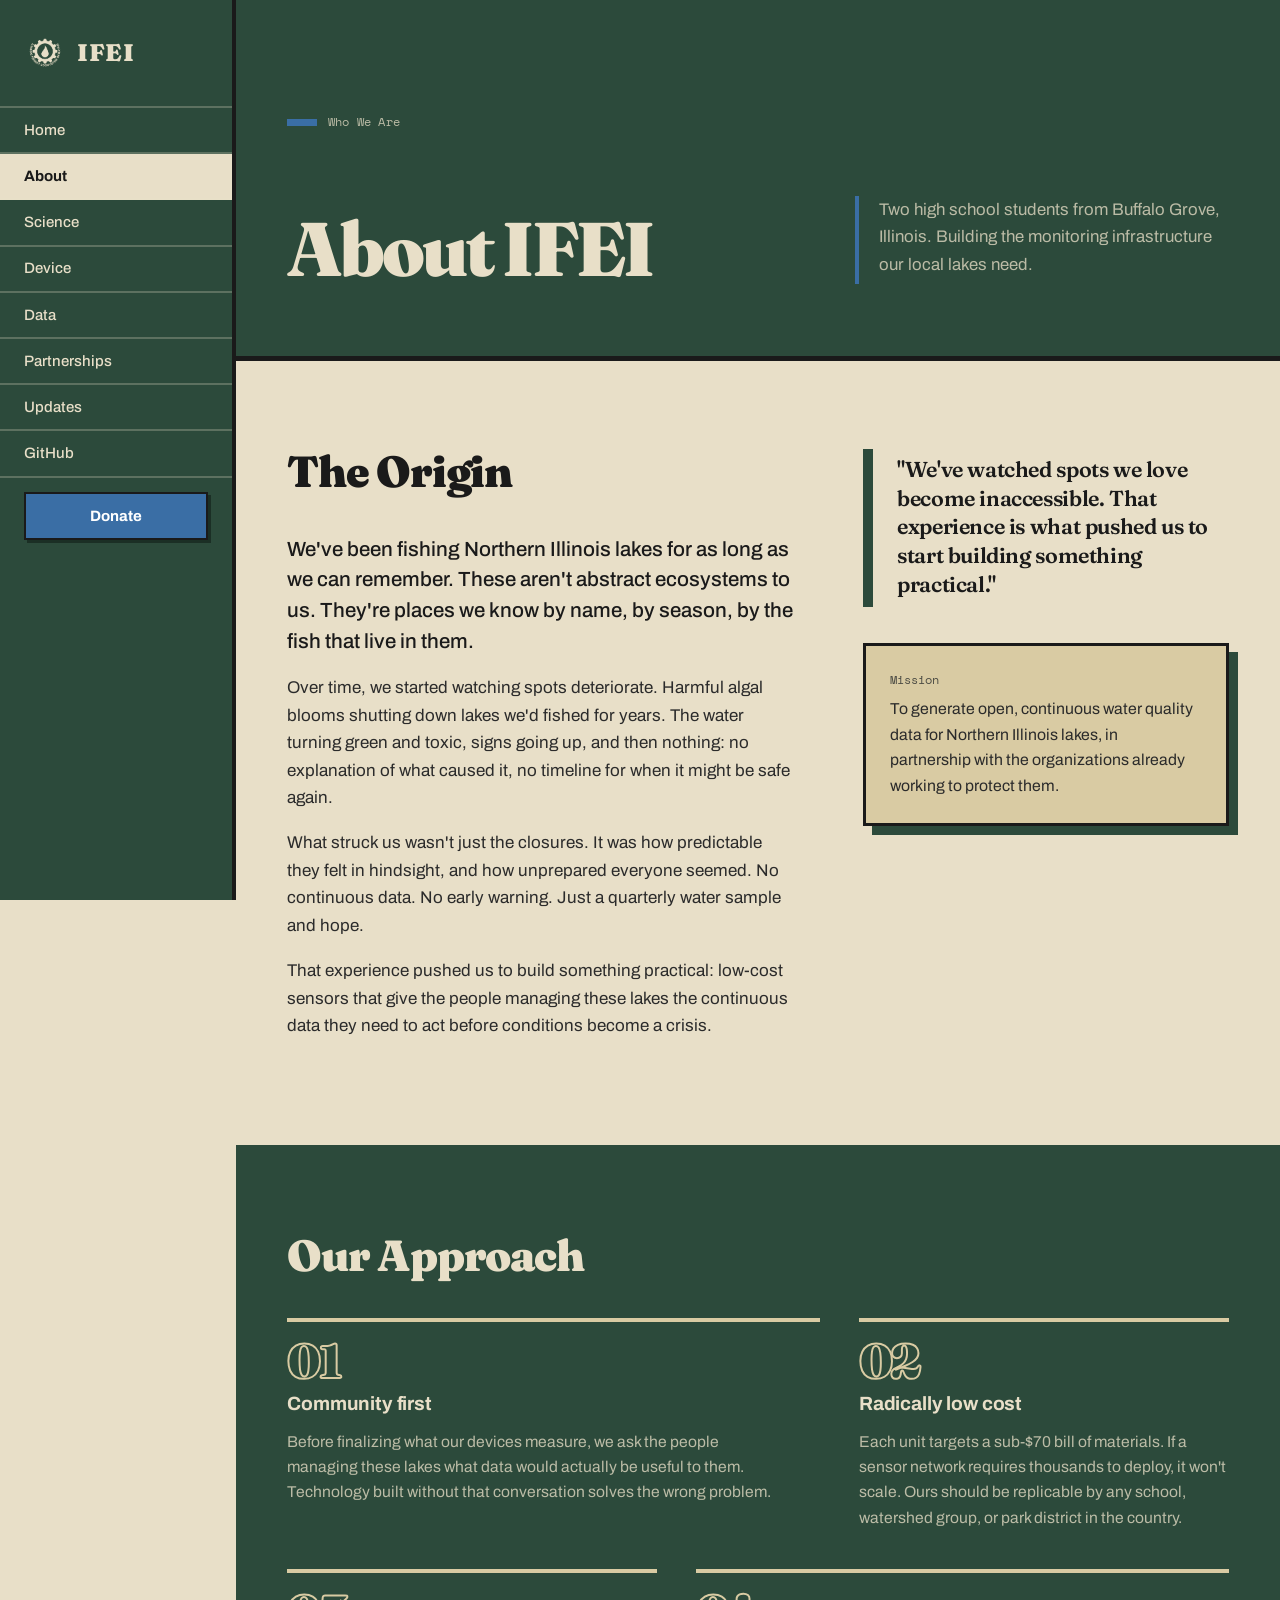
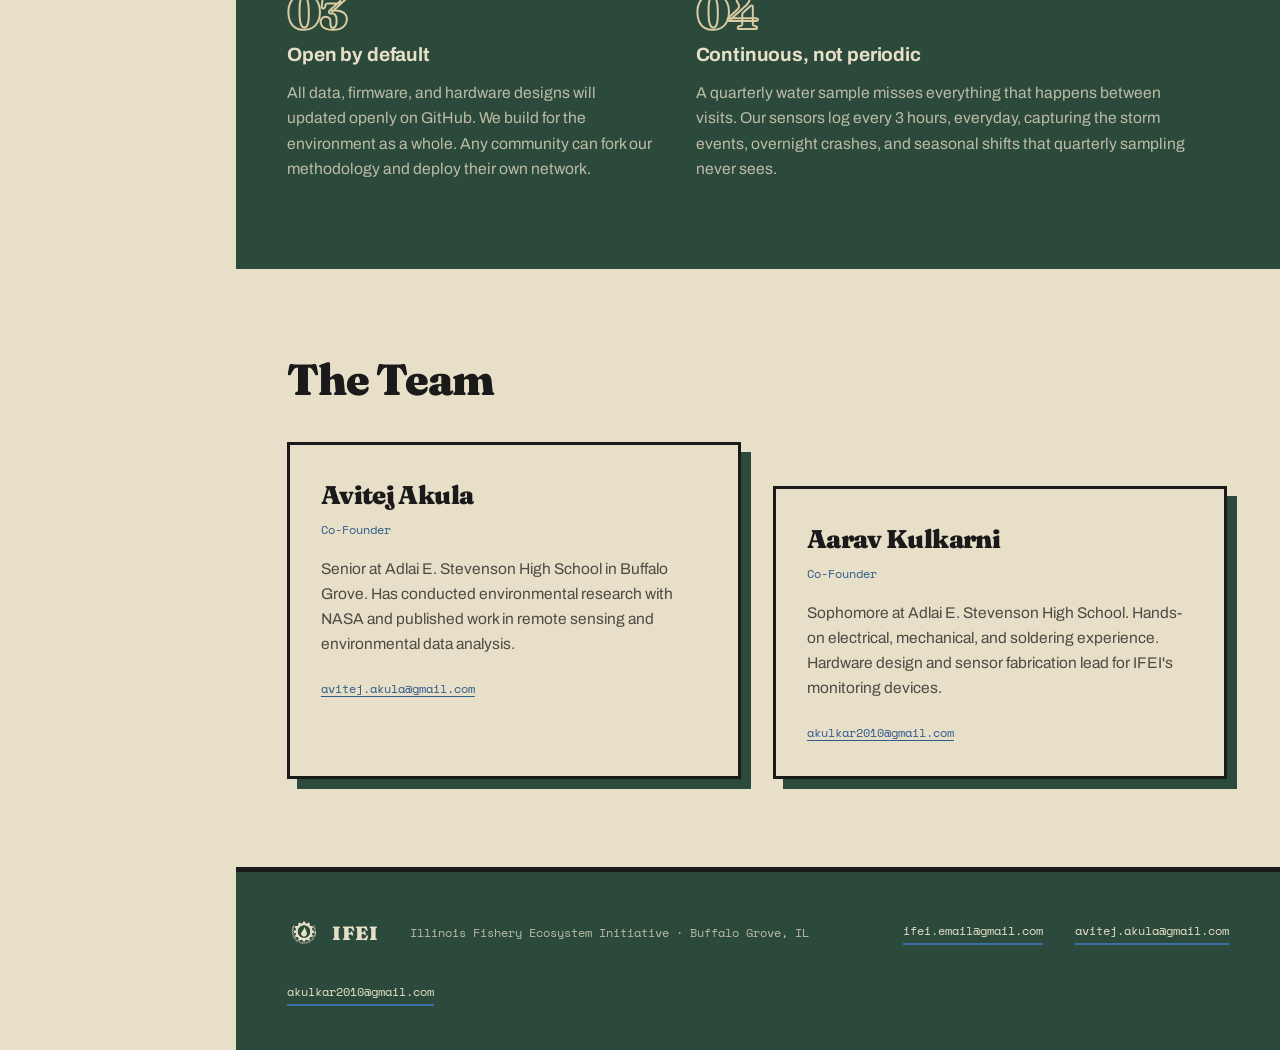
==== commit 6eb40497: "Add Donate button to navbar on all pages Co-Authored-By: Claude Opus 5.5 <noreply@anthropic.com>" ====
--- a/about.html
+++ b/about.html
@@ -25,6 +25,7 @@
         <li><a href="partnerships.html">Partnerships</a></li>
         <li><a href="updates.html">Updates</a></li>
         <li><a href="https://github.com/Illinois-Fishery-Ecosystem-Initiative/ifei-data" target="_blank">GitHub</a></li>
+        <li><a href="https://hcb.hackclub.com/donations/start/illinois-fishery-ecosystem-initiative" target="_blank" rel="noopener" class="nav-donate">Donate</a></li>
       </ul>
     </div>
   </nav>
--- a/style.css
+++ b/style.css
@@ -183,6 +183,22 @@
   font-weight: 700;
 }
 
+nav ul a.nav-donate {
+  margin: 0.9rem 1.5rem 0;
+  padding: 0.62rem 1rem;
+  background: var(--steel);
+  color: var(--white);
+  font-weight: 700;
+  text-align: center;
+  border: 2px solid var(--ink);
+  box-shadow: 3px 3px 0 var(--forest-deep);
+}
+
+nav ul a.nav-donate:hover {
+  background: var(--steel-ink);
+  padding-left: 1rem;
+}
+
 /* ============================================================
    HERO
    ============================================================ */
@@ -1453,6 +1469,14 @@
 
   nav ul a:hover { padding-left: 0.7rem; }
 
+  nav ul a.nav-donate {
+    margin: 0 0 0 0.35rem;
+    padding: 0.3rem 0.8rem;
+    box-shadow: 2px 2px 0 var(--forest-deep);
+  }
+
+  nav ul a.nav-donate:hover { padding-left: 0.8rem; }
+
   .hero-lake { min-height: 78vh; }
 
   .science-body,
